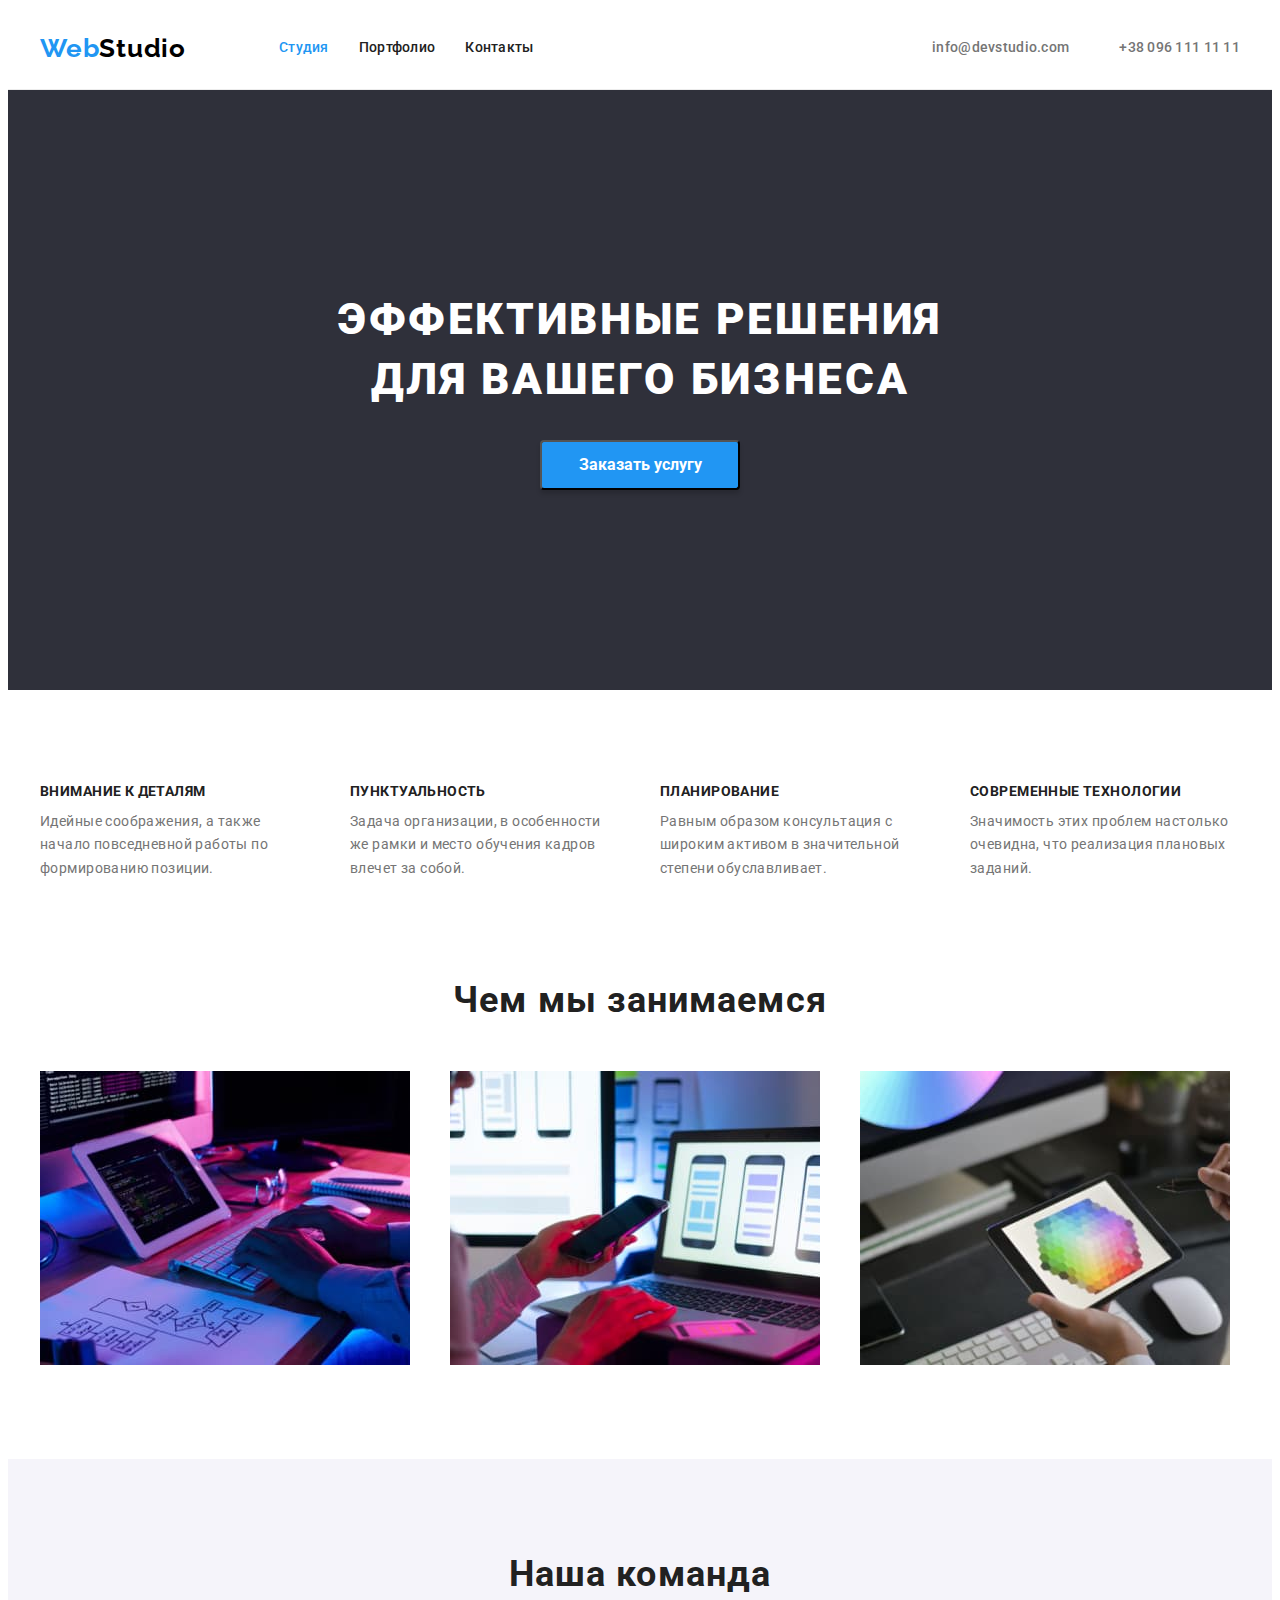
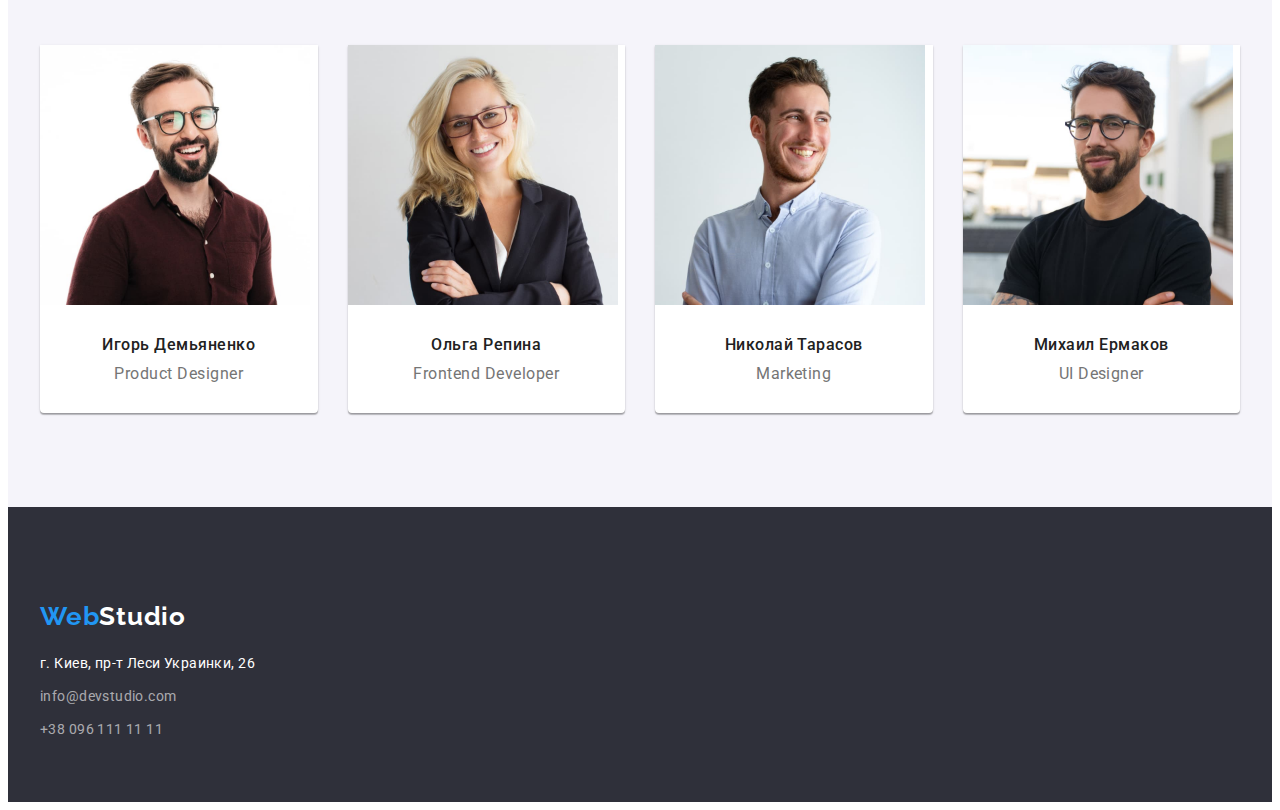
==== index.html @ bea9d2a8 "Clone repository goit-markup-hw-03" ====
<!DOCTYPE html>
<html lang="ru">
	<head>
		<meta charset="UTF-8" />
		<meta http-equiv="X-UA-Compatible" content="IE=edge" />
		<meta name="viewport" content="width=device-width, initial-scale=1.0" />
		<title lang="en">WebStudio</title>
		<link rel="preconnect" href="https://fonts.googleapis.com" />
		<link rel="preconnect" href="https://fonts.gstatic.com" crossorigin />
		<link
			href="https://fonts.googleapis.com/css2?family=Raleway:wght@700&family=Roboto:wght@400;500;700;900&display=swap"
			rel="stylesheet"
		/>
		<link
			rel="stylesheet"
			href="https://cdnjs.cloudflare.com/ajax/libs/modern-normalize/1.1.0/modern-normalize.min.css"
			integrity="sha512-wpPYUAdjBVSE4KJnH1VR1HeZfpl1ub8YT/NKx4PuQ5NmX2tKuGu6U/JRp5y+Y8XG2tV+wKQpNHVUX03MfMFn9Q=="
			crossorigin="anonymous"
			referrerpolicy="no-referrer"
		/>
		<link rel="stylesheet" href="./css/styles.css" />
	</head>
	<body>
		<header class="page-header">
			<div class="container">
				<nav class="site-nav">
					<a class="logo-link" href="" lang="en"
					><span class="logo-one">Web</span><span class="logo-two">Studio</span>
				</a>
					<ul class="site-nav-list">
						<li>
							<a href="./index.html" class="curent">Студия</a>
						</li>
						<li>
							<a href="./portfolio.html">Портфолио</a>
						</li>
						<li class="site-nav-contacts"><a href="">Контакты</a></li>
					</ul>
				</nav>
					<ul class="contacts-list">
						<li>
							<a class="contacts-mail" href="mailto:info@devstudio.com"
								>info@devstudio.com</a
							>
						</li>
						<li>
							<a class="contacts-phone" href="tel:+380961111111"
								>+38 096 111 11 11</a
							>
						</li>
					</ul>
			</div>
		</header>
		<main>
			<!--Hero-->
			<section class="studio-hero section">
				<div class="container">
					<h1 class="studio-hero-title">
						Эффективные решения для вашего бизнеса
					</h1>
					<button class="studio-hero-btn" type="button">Заказать услугу</button>
				</div>
			</section>
			<!--Features-->
			<section class="features section">
				<div class="container">
					<h2 class="features-title visually-hidden">Преимущества</h2>
					<ul class="features-list">
						<li class="features-item">
								<h3 class="features-title-second">Внимание к деталям</h3>
							<p class="features-text">
								Идейные соображения, а также начало повседневной работы по
								формированию позиции.
							</p>
						</li>
						<li class="features-item">
								<h3 class="features-title-second">Пунктуальность</h3>
								<p class="features-text">
									Задача организации, в особенности же рамки и место обучения
									кадров влечет за собой.
								</p>
						</li>
						<li class="features-item">
								<h3 class="features-title-second">Планирование</h3>
								<p class="features-text">
									Равным образом консультация с широким активом в значительной
									степени обуславливает.
								</p>
						</li>
						<li class="features-item">
								<h3 class="features-title-second">Современные технологии</h3>
								<p class="features-text">
									Значимость этих проблем настолько очевидна, что реализация
									плановых заданий.
								</p>
						</li>
					</ul>
				</div>
			</section>
			<!--What do we do-->
			<section class="what-do-we-do section">
				<div class="container">
					<h2 class="what-do-we-do-title">Чем мы занимаемся</h2>
					<ul class="what-do-we-do-list">
						<li>
							<img
								src="./images/img-1.jpg"
								alt="Набирает код на клавиатуре"
								width="370"
							/>
						</li>
						<li>
							<img
								src="./images/img-2.jpg"
								alt="Держит в руках мобильный телефон"
								width="370"
							/>
						</li>
						<li>
							<img
								src="./images/img-3.jpg"
								alt="Держит в руках планшет с палитрой"
								width="370"
							/>
						</li>
					</ul>
				</section>
				<!--Our team-->
				<section class="team section">
					<div class="container">
						<h2 class="team-title">Наша команда</h2>
						<ul class="team-list">
							<li class="team-item">
								<img
									src="./images/team-img-1.jpg"
									alt="Улыбающийся мужчина в очках"
									width="270"
								/>
								<div class="team-person-and-role">
									<h3 class="team-person">Игорь Демьяненко</h3>
									<p class="team-role" lang="en">Product Designer</p>
								</div>
								
							</li>
							<li class="team-item">
								<img
									src="./images/team-img-2.jpg"
									alt="Улыбающаяся женщина в очках"
									width="270"
								/>
								<div class="team-person-and-role">
									<h3 class="team-person">Ольга Репина</h3>
									<p class="team-role" lang="en">Frontend Developer</p>
								</div>
							</li>
							<li class="team-item">
								<img
									src="./images/team-img-3.jpg"
									alt="Улыбающийся мужчина"
									width="270"
								/>
								<div class="team-person-and-role">
									<h3 class="team-person">Николай Тарасов</h3>
									<p class="team-role" lang="en">Marketing</p>
								</div>
								
							</li>
							<li class="team-item">
								<img
									src="./images/team-img-4.jpg"
									alt="Мужчина в очках с ухмылкой"
									width="270"
								/>
								<div class="team-person-and-role">
									<h3 class="team-person">Михаил Ермаков</h3>
									<p class="team-role" lang="en">UI Designer</p>
								</div>
							</li>
						</ul>
					</div>
			</section>
		</main>
		<footer>
			<div class="container">
				<a class="logo-link-footer" href="" lang="en"
				><span class="logo-one">Web</span
				><span class="logo-second">Studio</span></a
			>
			<address>
				<ul>
					<li class="footer-address-item">
						<a
							class="physical-address footer-address-link"
							href="https://goo.gl/maps/bM6Af7gsELZ9MnHW7"
							target="_blank"
							rel="nofollow noopener noreferrer"
							>г. Киев, пр-т Леси Украинки, 26
						</a>
					</li>
					<li class="footer-address-item">
						<a class="footer-address-link" href="mailto:info@devstudio.com">info@devstudio.com</a>
					</li>
					<li class="footer-address-item">
						<a class="footer-address-link" href="tel:+380961111111">+38 096 111 11 11</a>
					</li>
				</ul>
			</address>
			</div>
		</footer>
	</body>
</html>
---- css/styles.css ----
/*Основной цвет #212121 */
/*вторичный цвет #757575*/
/*белый #FFFFFF*/
/*черный #000000*/
/*акцент #2196F3*/
/*цвет фона #FFFFFF*/
/*цвет фона 2 #2F303A*/
/*цвет фона 3 #E5E5E5*/
/*цвет фона 4 #F5F4FA*/

:root {
	--primary-color: #212121;
	--secondary-color: #757575;
	--bcg-color-one: #ffffff;
	--bcg-color-two: #2f303a;
	--bcg-color-three: #e5e5e5;
	--bcg-color-four: #f5f4fa;
	--accent-color: #2196f3;
	--btn-secondary-accent-color: #188ce8;
	--logo-black: #000000;
	--address-link-color: rgba(255, 255, 255, 0.6);

	--header-border-color: #ececec;
	--portfolio-border-color: #eeeeee;
}
body {
	font-family: "Roboto", sans-serif;
	background-color: var(--bcg-color-one);
}
h1,
h2,
h3,
h4,
h5,
h6,
p,
ul {
	margin: 0;
	padding: 0;
	border: 0;
	outline: 0;
	font-weight: inherit;
	font-style: inherit;
	font-size: 100%;
	font-family: inherit;
	vertical-align: baseline;
}
a {
	text-decoration: none;
	display: inline-block;
}
ul {
	list-style-type: none;
	margin: 0;
	padding-left: 0;
}
h1,
h2,
h3,
p {
	margin: 0 auto;
}
button {
	cursor: pointer;
}
.container {
	width: 1200px;
	padding-left: 15px;
	padding-right: 15px;
	margin: 0 auto;
}
.section {
	padding-top: 94px;
	padding-bottom: 94px;
}
address {
	font-style: normal;
}
img {
	display: block;
	max-width: 100%;
	height: auto;
}
/*Header*/
header {
	margin: 0;
	border-bottom: 1px solid var(--header-border-color);
}
.page-header .container {
	display: flex;
	align-items: center;
}
/*Visually hidden*/
.visually-hidden {
	position: absolute;
	width: 1px;
	height: 1px;
	margin: -1px;
	border: 0;
	padding: 0;
	white-space: nowrap;
	clip-path: inset(100%);
	clip: rect(0, 0, 0, 0);
	overflow: hidden;
}
/*Logo*/
.logo-link {
	padding: 25px 0;
	margin-right: 93px;
}
.logo-one {
	font-family: "Raleway", sans-serif;
	font-style: normal;
	font-weight: 700;
	font-size: 26px;
	line-height: 1.19;
	letter-spacing: 0.03em;
	color: var(--accent-color);
	display: inline-block;
}
.logo-two {
	font-family: "Raleway", sans-serif;
	font-style: normal;
	font-weight: 700;
	font-size: 26px;
	line-height: 1.19;
	letter-spacing: 0.03em;
	color: var(--logo-black);
	display: inline-block;
	margin-bottom: auto;
}
.logo-second {
	font-family: "Raleway", sans-serif;
	font-style: normal;
	font-weight: 700;
	font-size: 26px;
	line-height: 1.19;
	letter-spacing: 0.03em;
	color: var(--bcg-color-one);
}
.logo-link-footer {
	margin-bottom: 20px;
}
/*Site-nav*/
*.site-nav {
	display: flex;
}
.site-nav-list {
	display: flex;
	gap: 30px;
}
.contacts-list {
	display: flex;
	gap: 50px;
	margin-left: auto;
}
.site-nav-list a {
	font-style: normal;
	font-weight: 500;
	font-size: 14px;
	line-height: 1.14;
	letter-spacing: 0.02em;
	color: var(--primary-color);
	padding: 32px 0;
}
.site-nav-list a:hover,
.site-nav-list a:focus {
	color: var(--accent-color);
}
.site-nav-list .curent {
	color: var(--accent-color);
}
/*Contacts*/
.contacts-mail,
.contacts-phone {
	padding: 32px 0;
	margin-left: auto;
	margin-right: auto;

	font-weight: 500;
	font-size: 14px;
	line-height: 1.14;
	letter-spacing: 0.02em;

	color: var(--secondary-color);
}
.contacts-mail:hover,
.contacts-mail:focus {
	color: var(--accent-color);
}
.contacts-phone:hover,
.contacts-phone:focus {
	color: var(--accent-color);
}
/*Studio Hero*/
.studio-hero {
	padding-top: 200px;
	padding-bottom: 200px;

	background-color: var(--bcg-color-two);
}
.studio-hero-title {
	font-style: normal;
	font-weight: 900;
	font-size: 44px;
	line-height: 1.36;
	text-align: center;
	letter-spacing: 0.06em;
	text-transform: uppercase;
	color: var(--bcg-color-one);
	background-color: var(--bcg-color-two);

	width: 696px;
	margin: 0 auto;
	margin-bottom: 30px;
}
.studio-hero-btn {
	font-family: inherit;
	font-style: normal;
	font-weight: 700;
	font-size: 16px;
	line-height: 1.875;
	color: var(--bcg-color-one);
	background-color: var(--accent-color);
	box-shadow: 0px 4px 4px rgba(0, 0, 0, 0.15);
	border-radius: 4px;

	display: block;
	width: 200px;
	height: 50px;
	margin-right: auto;
	margin-left: auto;
	padding: 0;
}
.studio-hero-btn:hover,
.studio-hero-btn:focus {
	font-family: inherit;
	background-color: var(--btn-secondary-accent-color);
}
/*Features*/
.features {
	text-align: center;
	padding-bottom: 0;
}
.features-list {
	display: flex;
	gap: 30px;
	justify-content: space-between;
}
.features-item {
	width: 270px;
	height: 101px;
}
.features-text {
	font-size: 14px;
	line-height: 1.71;
	letter-spacing: 0.03em;
	color: var(--secondary-color);
	text-align: left;

	padding: 0;
}
.features-title-second {
	font-style: normal;
	font-weight: 700;
	font-size: 14px;
	line-height: 1.14;
	letter-spacing: 0.03em;
	text-transform: uppercase;
	color: var(--primary-color);
	margin-bottom: 10px;
	text-align: left;
}
/*What do we do*/
.what-do-we-do {
	text-align: center;
	padding-bottom: 94px;
}
.what-do-we-do-title {
	font-style: normal;
	font-weight: 700;
	font-size: 36px;
	line-height: 1.17;
	letter-spacing: 0.03em;
	color: var(--primary-color);

	margin-bottom: 50px;
}
.what-do-we-do-list li {
	display: block;
	width: calc((100% - 60px) / 3);
}
.what-do-we-do-list {
	display: flex;
	gap: 30px;
}
/*Team*/
.team {
	background-color: var(--bcg-color-four);
	text-align: center;
	padding-bottom: 94px;
}
.team-list {
	display: flex;
	gap: 30px;
}
.team-title {
	font-style: normal;
	font-weight: 700;
	font-size: 36px;
	line-height: 1.17;
	letter-spacing: 0.03em;
	color: var(--primary-color);

	margin-bottom: 50px;
}
.team-item {
	background-color: var(--bcg-color-one);

	box-shadow: 0px 1px 3px rgba(0, 0, 0, 0.12), 0px 1px 1px rgba(0, 0, 0, 0.14),
		0px 2px 1px rgba(0, 0, 0, 0.2);
	border-radius: 0px 0px 4px 4px;
	width: calc((100% - 90px) / 4);
}
.team-person-and-role {
	padding-top: 30px;
	padding-bottom: 30px;
}
.team-person {
	font-style: normal;
	font-weight: 500;
	font-size: 16px;
	line-height: 1.19;
	text-align: center;
	letter-spacing: 0.03em;
	color: var(--primary-color);
	margin-bottom: 10px;
}
.team-role {
	font-size: 16px;
	line-height: 1.19;
	text-align: center;
	letter-spacing: 0.03em;
	color: var(--secondary-color);
	margin: 0;
}
/*Footer*/
footer {
	margin: 0;
	background-color: var(--bcg-color-two);
	padding-top: 94px;
	padding-bottom: 60px;
}
.physical-address {
	font-style: normal;
	font-weight: 400;
	font-size: 14px;
	line-height: 1.71;
	letter-spacing: 0.03em;
	color: var(--bcg-color-one);
}
address a {
	font-style: normal;
	font-weight: 400;
	font-size: 14px;
	line-height: 1.71;
	letter-spacing: 0.03em;
	color: var(--address-link-color);
}
address a:hover,
address a:focus {
	color: var(--accent-color);
}
.footer-address-item:not(:last-child) {
	margin-bottom: 9px;
}
/*Filter*/
.filter {
	text-align: center;
}
.btn-group {
	display: inline-flex;
	margin-bottom: 50px;
}
.filter-item:not(:last-child) {
	margin-right: 8px;
}
.portfolio-btn {
	font-family: inherit;
	font-style: normal;
	font-weight: 500;
	font-size: 16px;
	line-height: 1.625;
	text-align: center;
	letter-spacing: 0.03em;
	color: var(--primary-color);
	background-color: var(--bcg-color-four);
	padding: 6px 22px;
	border: transparent;
	border-radius: 4px;

	display: flex;
	align-items: center;
	justify-content: center;
}
.portfolio-btn:hover,
.portfolio-btn:focus {
	color: var(--bcg-color-one);
	background-color: var(--accent-color);
}
.portfolio-hero-title {
	font-style: normal;
	font-weight: 700;
	font-size: 18px;
	line-height: 2;
	letter-spacing: 0.06em;
	color: var(--primary-color);
	margin-bottom: 4px;
}
.portfolio-hero-text {
	font-size: 16px;
	line-height: 1.875;
	letter-spacing: 0.03em;
	color: var(--secondary-color);
	margin: 0;
}
.portfolio-hero-items {
	display: flex;
	flex-wrap: wrap;
	gap: 25px;
	align-items: center;
}
.portfolio-hero-items li {
	text-align: left;
	width: calc((100% - 50px) / 3);
}
.portfolio-hero-title-and-text {
	padding: 20px 24px;
	border: 1px solid var(--portfolio-border-color);
	border-top: none;
}
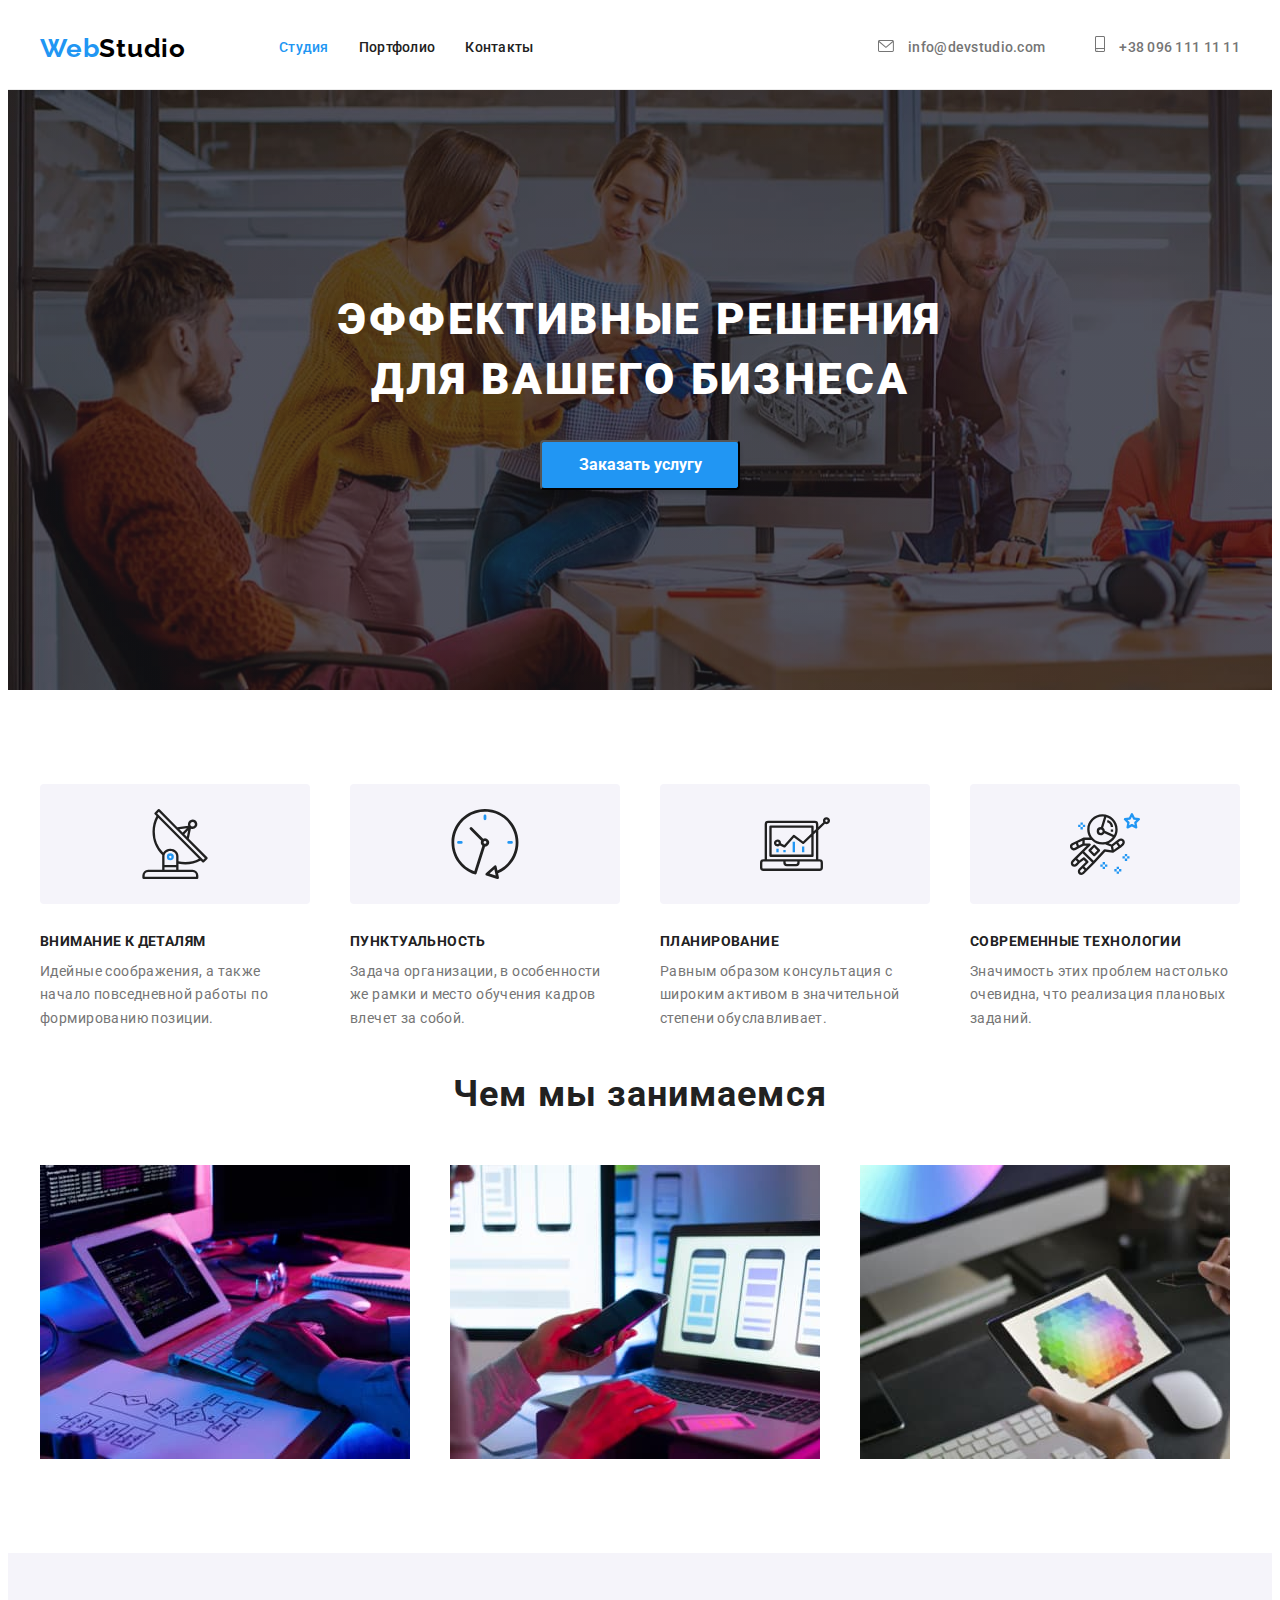
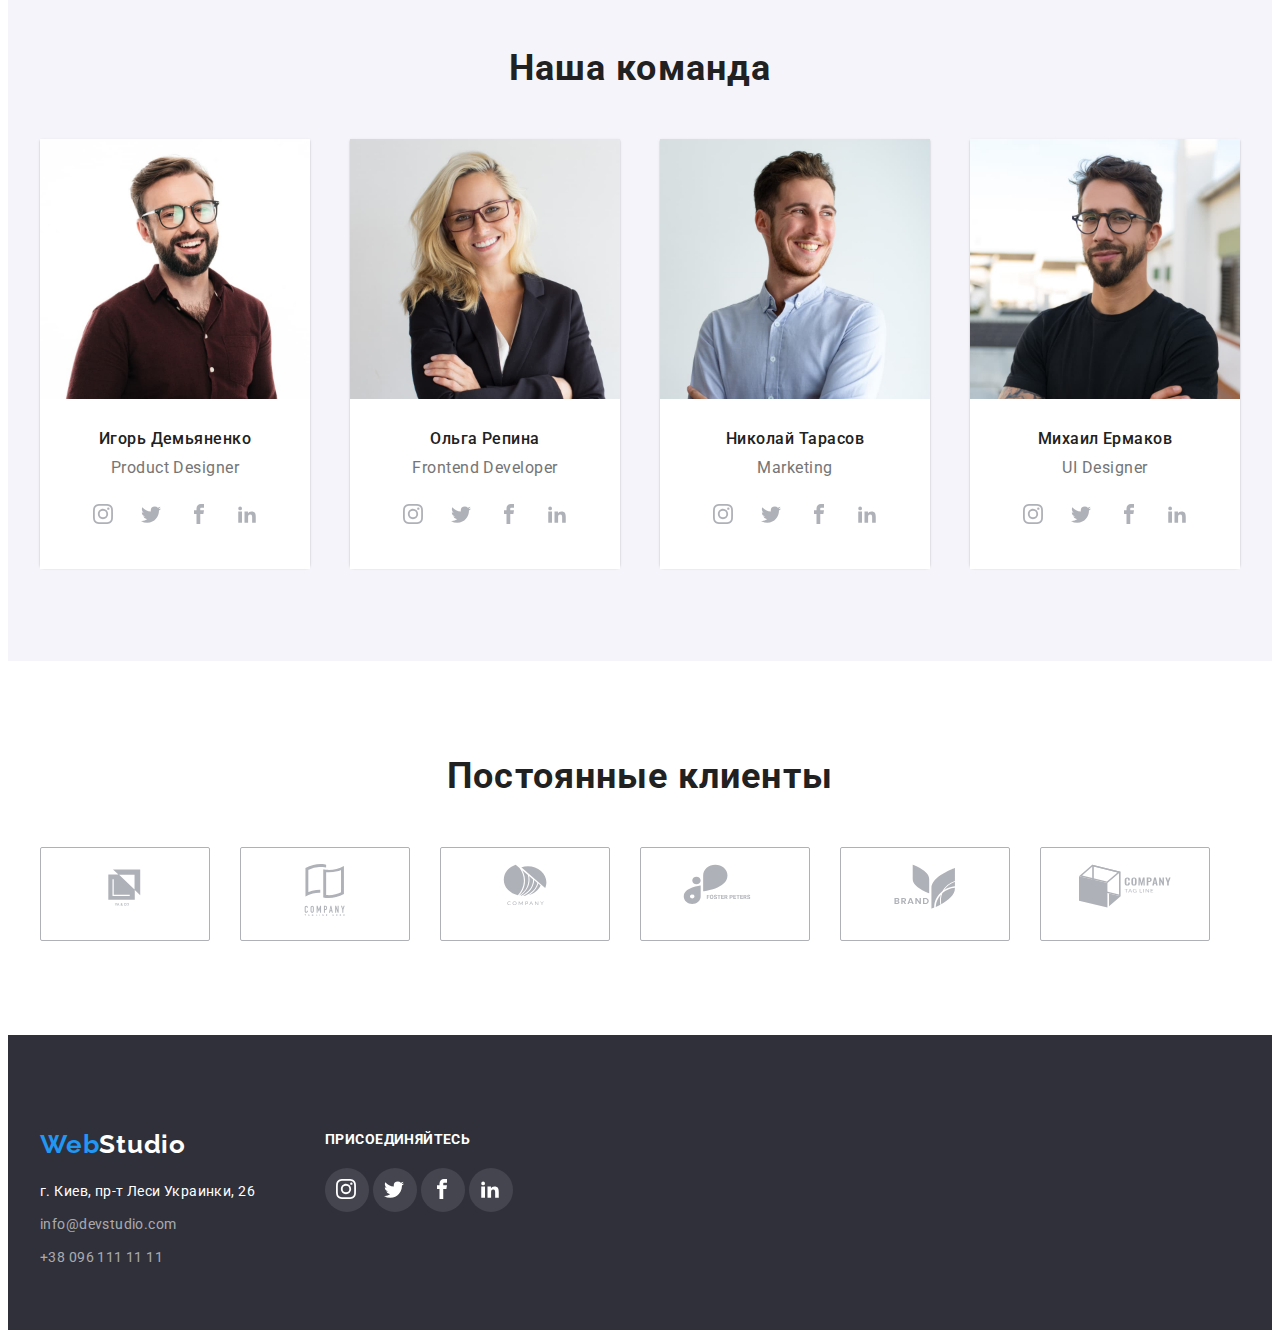
==== commit 14c5a24f: "Global update for rep" ====
--- a/index.html
+++ b/index.html
@@ -25,8 +25,9 @@
 			<div class="container">
 				<nav class="site-nav">
 					<a class="logo-link" href="" lang="en"
-					><span class="logo-one">Web</span><span class="logo-two">Studio</span>
-				</a>
+						><span class="logo-one">Web</span
+						><span class="logo-two">Studio</span>
+					</a>
 					<ul class="site-nav-list">
 						<li>
 							<a href="./index.html" class="curent">Студия</a>
@@ -37,18 +38,23 @@
 						<li class="site-nav-contacts"><a href="">Контакты</a></li>
 					</ul>
 				</nav>
-					<ul class="contacts-list">
-						<li>
-							<a class="contacts-mail" href="mailto:info@devstudio.com"
-								>info@devstudio.com</a
-							>
-						</li>
-						<li>
-							<a class="contacts-phone" href="tel:+380961111111"
-								>+38 096 111 11 11</a
-							>
-						</li>
-					</ul>
+				<ul class="contacts-list">
+					<li>
+						<svg width="16" height="12" class="envelope">
+							<use href="./images/icons.svg#icon-envelope"></use>
+						</svg>
+						<a class="contacts-mail" href="mailto:info@devstudio.com">
+							info@devstudio.com</a
+						>
+					</li>
+					<li> <svg width="10" height="16" class="smartphone">
+						<use href="./images/icons.svg#icon-smartphone"></use>						</use>
+					</svg>
+						<a class="contacts-phone" href="tel:+380961111111"
+							>+38 096 111 11 11</a
+						>
+					</li>
+				</ul>
 			</div>
 		</header>
 		<main>
@@ -66,34 +72,62 @@
 				<div class="container">
 					<h2 class="features-title visually-hidden">Преимущества</h2>
 					<ul class="features-list">
-						<li class="features-item">
+						<div class="feature-one">
+							<li class="features-item">
+								<div class="features-bcg">
+									<svg width="70" height="70" class="anthena">
+										<use href="./images/icons.svg#icon-anthena"></use>
+									</svg>
+								</div>
 								<h3 class="features-title-second">Внимание к деталям</h3>
-							<p class="features-text">
-								Идейные соображения, а также начало повседневной работы по
-								формированию позиции.
-							</p>
-						</li>
-						<li class="features-item">
+								<p class="features-text">
+									Идейные соображения, а также начало повседневной работы по
+									формированию позиции.
+								</p>
+							</li>
+						</div>
+						<div class="feature-two">
+							<li class="features-item">
+								<div class="features-bcg">
+									<svg width="70" height="70" class="clock">
+										<use href="./images/icons.svg#icon-clock"></use>
+									</svg>
+								</div>
 								<h3 class="features-title-second">Пунктуальность</h3>
 								<p class="features-text">
 									Задача организации, в особенности же рамки и место обучения
 									кадров влечет за собой.
 								</p>
-						</li>
-						<li class="features-item">
+							</li>
+						</div>
+						<div class="feature-three">
+							<li class="features-item">
+								<div class="features-bcg">
+									<svg width="70" height="70" class="diagram">
+										<use href="./images/icons.svg#icon-diagram"></use>
+									</svg>
+								</div>
 								<h3 class="features-title-second">Планирование</h3>
 								<p class="features-text">
 									Равным образом консультация с широким активом в значительной
 									степени обуславливает.
 								</p>
-						</li>
-						<li class="features-item">
+							</li>
+						</div>
+						<div class="feature-four">
+							<li class="features-item">
+								<div class="features-bcg">
+									<svg width="70" height="70" class="astronaut">
+										<use href="./images/icons.svg#icon-astronaut"></use>
+									</svg>
+								</div>
 								<h3 class="features-title-second">Современные технологии</h3>
 								<p class="features-text">
 									Значимость этих проблем настолько очевидна, что реализация
 									плановых заданий.
 								</p>
-						</li>
+							</li>
+						</div>
 					</ul>
 				</div>
 			</section>
@@ -124,87 +158,264 @@
 							/>
 						</li>
 					</ul>
-				</section>
-				<!--Our team-->
-				<section class="team section">
-					<div class="container">
-						<h2 class="team-title">Наша команда</h2>
+				</div>
+			</section>
+			<!--Our team-->
+			<section class="team section">
+				<div class="container">
+					<h2 class="team-title">Наша команда</h2>
+					<div id="team-cards">
 						<ul class="team-list">
-							<li class="team-item">
-								<img
-									src="./images/team-img-1.jpg"
-									alt="Улыбающийся мужчина в очках"
-									width="270"
-								/>
-								<div class="team-person-and-role">
-									<h3 class="team-person">Игорь Демьяненко</h3>
-									<p class="team-role" lang="en">Product Designer</p>
-								</div>
-								
-							</li>
-							<li class="team-item">
-								<img
-									src="./images/team-img-2.jpg"
-									alt="Улыбающаяся женщина в очках"
-									width="270"
-								/>
-								<div class="team-person-and-role">
-									<h3 class="team-person">Ольга Репина</h3>
-									<p class="team-role" lang="en">Frontend Developer</p>
-								</div>
-							</li>
-							<li class="team-item">
-								<img
-									src="./images/team-img-3.jpg"
-									alt="Улыбающийся мужчина"
-									width="270"
-								/>
-								<div class="team-person-and-role">
-									<h3 class="team-person">Николай Тарасов</h3>
-									<p class="team-role" lang="en">Marketing</p>
-								</div>
-								
-							</li>
-							<li class="team-item">
-								<img
-									src="./images/team-img-4.jpg"
-									alt="Мужчина в очках с ухмылкой"
-									width="270"
-								/>
-								<div class="team-person-and-role">
-									<h3 class="team-person">Михаил Ермаков</h3>
-									<p class="team-role" lang="en">UI Designer</p>
-								</div>
-							</li>
+							<div class="team-card-one">
+								<li class="team-item">
+									<img
+										src="./images/team-img-1.jpg"
+										alt="Улыбающийся мужчина в очках"
+										width="270"
+									/>
+									<div class="team-person-and-role">
+										<h3 class="team-person">Игорь Демьяненко</h3>
+										<p class="team-role" lang="en">Product Designer</p>
+									</div>
+									<div class="social-media-line">
+										<a href="" class="instagram-link">
+											<svg width="20" height="20" class="instagram">
+												<use href="./images/icons.svg#icon-instagram"></use>
+											</svg>
+										</a>
+										<a href="" class="twitter-link">
+											<svg width="20" height="20" class="twitter">
+												<use href="./images/icons.svg#icon-twitter"></use>
+											</svg>
+										</a>
+										<a href="" class="facebook-link">
+											<svg width="20" height="20" class="facebook">
+												<use href="./images/icons.svg#icon-facebook"></use>
+											</svg>
+										</a>
+										<a href="" class="linkedin-link">
+											<svg width="20" height="20" class="linkedin">
+												<use href="./images/icons.svg#icon-linkedin2"></use>
+											</svg>
+										</a>
+									</div>
+								</li>
+							</div>
+							<div class="team-card-two">
+								<li class="team-item">
+									<img
+										src="./images/team-img-2.jpg"
+										alt="Улыбающаяся женщина в очках"
+										width="270"
+									/>
+									<div class="team-person-and-role">
+										<h3 class="team-person">Ольга Репина</h3>
+										<p class="team-role" lang="en">Frontend Developer</p>
+									</div>
+									<div class="social-media-line">
+										<a href="" class="instagram-link">
+											<svg width="20" height="20" class="instagram">
+												<use href="./images/icons.svg#icon-instagram"></use>
+											</svg>
+										</a>
+										<a href="" class="twitter-link">
+											<svg width="20" height="20" class="twitter">
+												<use href="./images/icons.svg#icon-twitter"></use>
+											</svg>
+										</a>
+										<a href="" class="facebook-link">
+											<svg width="20" height="20" class="facebook">
+												<use href="./images/icons.svg#icon-facebook"></use>
+											</svg>
+										</a>
+										<a href="" class="linkedin-link">
+											<svg width="20" height="20" class="linkedin">
+												<use href="./images/icons.svg#icon-linkedin2"></use>
+											</svg>
+										</a>
+									</div>
+								</li>
+							</div>
+							<div class="team-card-three">
+								<li class="team-item">
+									<img
+										src="./images/team-img-3.jpg"
+										alt="Улыбающийся мужчина"
+										width="270"
+									/>
+									<div class="team-person-and-role">
+										<h3 class="team-person">Николай Тарасов</h3>
+										<p class="team-role" lang="en">Marketing</p>
+									</div>
+									<div class="social-media-line">
+										<a href="" class="instagram-link">
+											<svg width="20" height="20" class="instagram">
+												<use href="./images/icons.svg#icon-instagram"></use>
+											</svg>
+										</a>
+										<a href="" class="twitter-link">
+											<svg width="20" height="20" class="twitter">
+												<use href="./images/icons.svg#icon-twitter"></use>
+											</svg>
+										</a>
+										<a href="" class="facebook-link">
+											<svg width="20" height="20" class="facebook">
+												<use href="./images/icons.svg#icon-facebook"></use>
+											</svg>
+										</a>
+										<a href="" class="linkedin-link">
+											<svg width="20" height="20" class="linkedin">
+												<use href="./images/icons.svg#icon-linkedin2"></use>
+											</svg>
+										</a>
+									</div>
+								</li>
+							</div>
+							<div class="team-card-four">
+								<li class="team-item">
+									<img
+										src="./images/team-img-4.jpg"
+										alt="Мужчина в очках с ухмылкой"
+										width="270"
+									/>
+									<div class="team-person-and-role">
+										<h3 class="team-person">Михаил Ермаков</h3>
+										<p class="team-role" lang="en">UI Designer</p>
+									</div>
+									<div class="social-media-line">
+										<a href="" class="instagram-link">
+											<svg width="20" height="20" class="instagram">
+												<use href="./images/icons.svg#icon-instagram"></use>
+											</svg>
+										</a>
+										<a href="" class="twitter-link">
+											<svg width="20" height="20" class="twitter">
+												<use href="./images/icons.svg#icon-twitter"></use>
+											</svg>
+										</a>
+										<a href="" class="facebook-link">
+											<svg width="20" height="20" class="facebook">
+												<use href="./images/icons.svg#icon-facebook"></use>
+											</svg>
+										</a>
+										<a href="" class="linkedin-link">
+											<svg width="20" height="20" class="linkedin">
+												<use href="./images/icons.svg#icon-linkedin2"></use>
+											</svg>
+										</a>
+									</div>
+								</li>
+							</div>
 						</ul>
 					</div>
+				</div>
+			</section>
+			<section class="regular-customers section">
+				<div class="container">
+					<h2 class="regular-customers-title">Постоянные клиенты</h2>
+					<div class="regular-customers-block">
+						<a href="" class="yasco-link">
+							<div class="logo-companies-block">
+								<svg width="41" height="46.7" class="yasco">
+									<use href="./images/icons.svg#icon-yasco"></use>
+								</svg>
+							</div>
+						</a>
+						<a class="group-link" href="">
+							<div class="logo-companies-block">
+								<svg width="40" height="52" class="group">
+									<use href="./images/icons.svg#icon-group"></use>
+								</svg>
+							</div>
+						</a>
+						<a class="group11-link" href="">
+							<div class="logo-companies-block">
+								<svg width="43.46" height="41.18" class="group11">
+									<use href="./images/icons.svg#icon-group11"></use>
+								</svg>
+							</div>
+						</a>
+						<a class="foster-peters-link" href="">
+							<div class="logo-companies-block">
+								<svg width="84.44" height="40.62" class="foster-peters">
+									<use href="./images/icons.svg#icon-foster-peters"></use>
+								</svg>
+							</div>
+						</a>
+						<a class="group3-link" href="">
+							<div class="logo-companies-block">
+								<svg width="62.54" height="45.43" class="group3">
+									<use href="./images/icons.svg#icon-group3"></use>
+								</svg>
+							</div>
+						</a>
+						<a class="group4-link" href="">
+							<div class="logo-companies-block">
+								<svg width="93.79" height="43.93" class="group4">
+									<use href="./images/icons.svg#icon-group4"></use>
+								</svg>
+							</div>
+						</a>
+					</div>
+				</div>
 			</section>
 		</main>
-		<footer>
+		<footer class="page-footer">
 			<div class="container">
-				<a class="logo-link-footer" href="" lang="en"
-				><span class="logo-one">Web</span
-				><span class="logo-second">Studio</span></a
-			>
-			<address>
-				<ul>
-					<li class="footer-address-item">
-						<a
-							class="physical-address footer-address-link"
-							href="https://goo.gl/maps/bM6Af7gsELZ9MnHW7"
-							target="_blank"
-							rel="nofollow noopener noreferrer"
-							>г. Киев, пр-т Леси Украинки, 26
-						</a>
-					</li>
-					<li class="footer-address-item">
-						<a class="footer-address-link" href="mailto:info@devstudio.com">info@devstudio.com</a>
-					</li>
-					<li class="footer-address-item">
-						<a class="footer-address-link" href="tel:+380961111111">+38 096 111 11 11</a>
-					</li>
-				</ul>
-			</address>
+				<div class="logo-and-address">
+					<a class="logo-link-footer" href="" lang="en"
+					><span class="logo-one">Web</span
+					><span class="logo-second">Studio</span></a
+				>
+				<address>
+					<ul>
+						<li class="footer-address-item">
+							<a
+								class="physical-address footer-address-link"
+								href="https://goo.gl/maps/bM6Af7gsELZ9MnHW7"
+								target="_blank"
+								rel="nofollow noopener noreferrer"
+								>г. Киев, пр-т Леси Украинки, 26
+							</a>
+						</li>
+						<li class="footer-address-item">
+							<a class="footer-address-link" href="mailto:info@devstudio.com"
+								>info@devstudio.com</a
+							>
+						</li>
+						<li class="footer-address-item">
+							<a class="footer-address-link" href="tel:+380961111111"
+								>+38 096 111 11 11</a
+							>
+						</li>
+					</ul>
+				</address>
+				</div>
+				<div class="join-block">
+					<span class="join-line">Присоединяйтесь</span>
+					<div class="social-media-line2">
+						<a href="" class="instagram-link2">
+							<svg width="20" height="20" class="instagram2">
+								<use href="./images/icons.svg#icon-instagram"></use>
+							</svg>
+						</a>
+						<a href="" class="twitter-link2">
+							<svg width="20" height="20" class="twitter2">
+								<use href="./images/icons.svg#icon-twitter"></use>
+							</svg>
+						</a>
+						<a href="" class="facebook-link2">
+							<svg width="20" height="20" class="facebook2">
+								<use href="./images/icons.svg#icon-facebook"></use>
+							</svg>
+						</a>
+						<a href="" class="linkedin-link2">
+							<svg width="20" height="20" class="linkedin2">
+								<use href="./images/icons.svg#icon-linkedin2"></use>
+							</svg>
+						</a>
+					</div>
+				</div>
 			</div>
 		</footer>
 	</body>
--- a/css/styles.css
+++ b/css/styles.css
@@ -116,7 +116,6 @@
 	line-height: 1.19;
 	letter-spacing: 0.03em;
 	color: var(--accent-color);
-	display: inline-block;
 }
 .logo-two {
 	font-family: "Raleway", sans-serif;
@@ -192,12 +191,37 @@
 .contacts-phone:focus {
 	color: var(--accent-color);
 }
+.envelope {
+	display: inline-block;
+	margin-right: 10px;
+	fill: var(--secondary-color);
+}
+.envelope:hover,
+.envelope:focus {
+	fill: var(--accent-color);
+}
+.smartphone {
+	margin-right: 10px;
+	fill: var(--secondary-color);
+}
+.smartphone:hover,
+.smartphone:focus {
+	fill: var(--accent-color);
+}
 /*Studio Hero*/
 .studio-hero {
 	padding-top: 200px;
 	padding-bottom: 200px;
-
-	background-color: var(--bcg-color-two);
+	max-width: 1600px;
+	background-color: rgba(47, 48, 58, 0.4);
+	background-image: linear-gradient(
+			0deg,
+			rgba(0, 0, 0, 0.2),
+			rgba(0, 0, 0, 0.2)
+		),
+		linear-gradient(0deg, rgba(47, 48, 58, 0.4), rgba(47, 48, 58, 0.4)),
+		url(../images/other/bcg-img.jpg);
+	background-size: cover;
 }
 .studio-hero-title {
 	font-style: normal;
@@ -208,7 +232,6 @@
 	letter-spacing: 0.06em;
 	text-transform: uppercase;
 	color: var(--bcg-color-one);
-	background-color: var(--bcg-color-two);
 
 	width: 696px;
 	margin: 0 auto;
@@ -222,7 +245,7 @@
 	line-height: 1.875;
 	color: var(--bcg-color-one);
 	background-color: var(--accent-color);
-	box-shadow: 0px 4px 4px rgba(0, 0, 0, 0.15);
+	box-shadow: 0px 4px 4px 0px #00000026;
 	border-radius: 4px;
 
 	display: block;
@@ -240,7 +263,7 @@
 /*Features*/
 .features {
 	text-align: center;
-	padding-bottom: 0;
+	padding-bottom: 94px;
 }
 .features-list {
 	display: flex;
@@ -271,6 +294,26 @@
 	margin-bottom: 10px;
 	text-align: left;
 }
+.features-bcg {
+	width: 270px;
+	height: 120px;
+	background-color: var(--bcg-color-four);
+	border-radius: 4px;
+	padding: 0;
+	margin-bottom: 30px;
+}
+.anthena {
+	margin: 25px 100px;
+}
+.clock {
+	margin: 25px 100px;
+}
+.diagram {
+	margin: 25px 100px;
+}
+.astronaut {
+	margin: 25px 100px;
+}
 /*What do we do*/
 .what-do-we-do {
 	text-align: center;
@@ -286,8 +329,8 @@
 
 	margin-bottom: 50px;
 }
-.what-do-we-do-list li {
-	display: block;
+.what-do-we-do li {
+	display: inline-block;
 	width: calc((100% - 60px) / 3);
 }
 .what-do-we-do-list {
@@ -302,7 +345,7 @@
 }
 .team-list {
 	display: flex;
-	gap: 30px;
+	justify-content: space-between;
 }
 .team-title {
 	font-style: normal;
@@ -315,16 +358,25 @@
 	margin-bottom: 50px;
 }
 .team-item {
+	width: 270px;
+	height: 368px;
+	margin: auto;
+	display: inline-block;
+	width: 270px;
+	height: 428px;
+
 	background-color: var(--bcg-color-one);
 
-	box-shadow: 0px 1px 3px rgba(0, 0, 0, 0.12), 0px 1px 1px rgba(0, 0, 0, 0.14),
-		0px 2px 1px rgba(0, 0, 0, 0.2);
 	border-radius: 0px 0px 4px 4px;
-	width: calc((100% - 90px) / 4);
+	box-shadow: 0px 2px 1px 0px #00000033, 0px 1px 1px 0px #00000024,
+		0px 1px 3px 0px #0000001f;
+}
+.team-person,
+.team-role {
+	background-color: var(--bcg-color-one);
 }
 .team-person-and-role {
 	padding-top: 30px;
-	padding-bottom: 30px;
 }
 .team-person {
 	font-style: normal;
@@ -344,13 +396,21 @@
 	color: var(--secondary-color);
 	margin: 0;
 }
+.social-media-line {
+	display: block;
+	padding: 16px 32px 30px;
+}
 /*Footer*/
-footer {
-	margin: 0;
+.page-footer {
+	margin: 0px;
 	background-color: var(--bcg-color-two);
 	padding-top: 94px;
 	padding-bottom: 60px;
 }
+.page-footer .container {
+	display: flex;
+	gap: 70px;
+}
 .physical-address {
 	font-style: normal;
 	font-weight: 400;
@@ -373,6 +433,9 @@
 }
 .footer-address-item:not(:last-child) {
 	margin-bottom: 9px;
+}
+.join-line {
+	margin-bottom: 20px;
 }
 /*Filter*/
 .filter {
@@ -405,6 +468,9 @@
 }
 .portfolio-btn:hover,
 .portfolio-btn:focus {
+	box-shadow: 0px 2px 2px 0px #0000001f, 0px 1px 2px 0px #00000014,
+		0px 3px 1px 0px #0000001a;
+
 	color: var(--bcg-color-one);
 	background-color: var(--accent-color);
 }
@@ -439,3 +505,188 @@
 	border: 1px solid var(--portfolio-border-color);
 	border-top: none;
 }
+.portfolio-hero-link:hover,
+.portfolio-hero-link:focus {
+	box-shadow: 1px 4px 6px 0px #00000029, 0px 4px 4px 0px #0000000f,
+		0px 1px 1px 0px #0000001f;
+}
+.logo-two {
+	margin-bottom: auto;
+}
+.contacts-phone {
+	display: inline-block;
+	margin: 0;
+}
+.contacts-mail {
+	display: inline-block;
+}
+.team-role {
+	margin-bottom: 0;
+}
+.social-media-line {
+	background-color: var(--bcg-color-one);
+}
+.instagram-link,
+.twitter-link,
+.facebook-link,
+.linkedin-link {
+	display: inline-block;
+	width: 44px;
+	height: 44px;
+	background: var(--bcg-color-one);
+	border-radius: 50%;
+}
+.instagram,
+.twitter,
+.facebook,
+.linkedin {
+	fill: #afb1b8;
+	margin: 11px;
+}
+.instagram:hover,
+.twitter:hover,
+.facebook:hover,
+.linkedin:hover {
+	fill: var(--bcg-color-one);
+}
+.instagram:focus,
+.twitter:focus,
+.facebook:focus,
+.linkedin:focus {
+	fill: var(--bcg-color-one);
+}
+.instagram-link:hover,
+.twitter-link:hover,
+.facebook-link:hover,
+.linkedin-link:hover {
+	background-color: var(--accent-color);
+}
+.instagram-link:focus,
+.twitter-link:focus,
+.facebook-link:focus,
+.linkedin-link:focus {
+	background-color: var(--accent-color);
+}
+.join-line {
+	font-style: normal;
+	font-weight: 700;
+	font-size: 14px;
+	line-height: 1.14;
+	letter-spacing: 0.03em;
+	text-transform: uppercase;
+
+	color: var(--bcg-color-one);
+}
+/*regular-customers*/
+.regular-customers-title {
+	margin: 0;
+	margin-bottom: 50px;
+
+	font-style: normal;
+	font-weight: 700;
+	font-size: 36px;
+	line-height: 1.17;
+	text-align: center;
+	letter-spacing: 0.03em;
+
+	color: var(--primary-color);
+}
+.yasco-link,
+.group-link,
+.group11-link,
+.foster-peters-link,
+.group3-link,
+.group4-link {
+	display: inline-block;
+	width: 170px;
+	height: 92px;
+	border: 1px solid #afb1b8;
+	border-radius: 2px;
+	margin-right: 30px;
+}
+.yasco,
+.group,
+.group11,
+.foster-peters,
+.group3,
+.group4 {
+	fill: #afb1b8;
+	margin: 7px 33px;
+	position: center;
+}
+.yasco:hover,
+.group:hover,
+.group11:hover,
+.foster-peters:hover,
+.group3:hover,
+.group4:hover {
+	fill: var(--accent-color);
+}
+.yasco-link:hover,
+.group-link:hover,
+.group11-link:hover,
+.foster-peters-link:hover,
+.group3-link:hover,
+.group4-link:hover {
+	border: 1px solid var(--accent-color);
+}
+footer {
+	display: flex;
+}
+.instagram-link2,
+.twitter-link2,
+.facebook-link2,
+.linkedin-link2 {
+	display: inline-block;
+	width: 44px;
+	height: 44px;
+	background: rgba(255, 255, 255, 0.1);
+	border-radius: 50%;
+}
+.instagram2,
+.twitter2,
+.facebook2,
+.linkedin2 {
+	fill: var(--bcg-color-one);
+	margin: 11px;
+}
+.instagram-link2:hover,
+.twitter-link2:hover,
+.facebook-link2:hover,
+.linkedin-link2:hover {
+	background-color: var(--accent-color);
+}
+.instagram-link2:focus,
+.twitter-link2:focus,
+.facebook-link2:focus,
+.linkedin-link2:focus {
+	background-color: var(--accent-color);
+}
+.join-line {
+	margin-bottom: 20px;
+}
+.social-media-line2 {
+	display: block;
+	margin-top: 20px;
+}
+.regular-customers-block {
+	display: flex;
+}
+.logo-companies-block {
+	max-width: 106px;
+	max-height: 60px;
+	margin: 16px 32px;
+}
+.yasco,
+.group,
+.group11,
+.foster-peters,
+.group3,
+.group4 {
+	margin: 0;
+	width: 100%;
+}
+.yasco-link {
+	max-width: 170px;
+	max-height: 92px;
+}
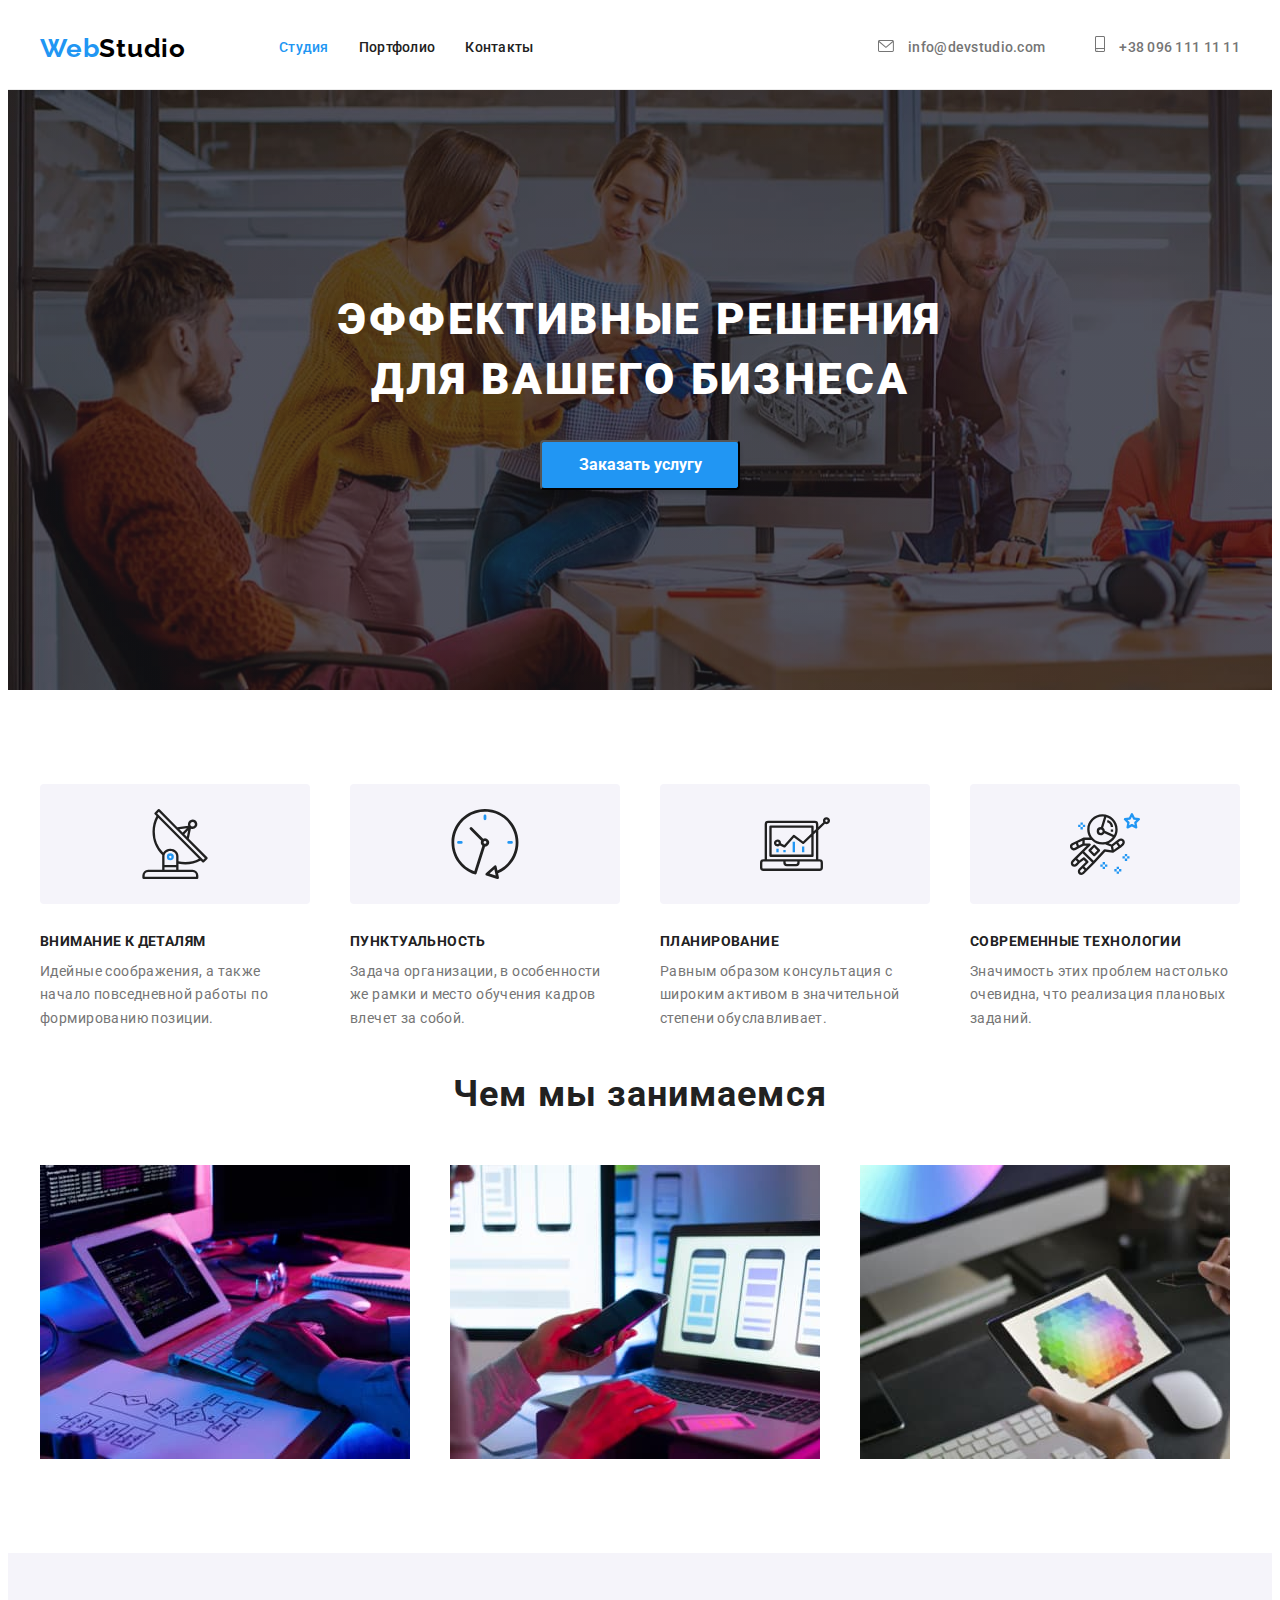
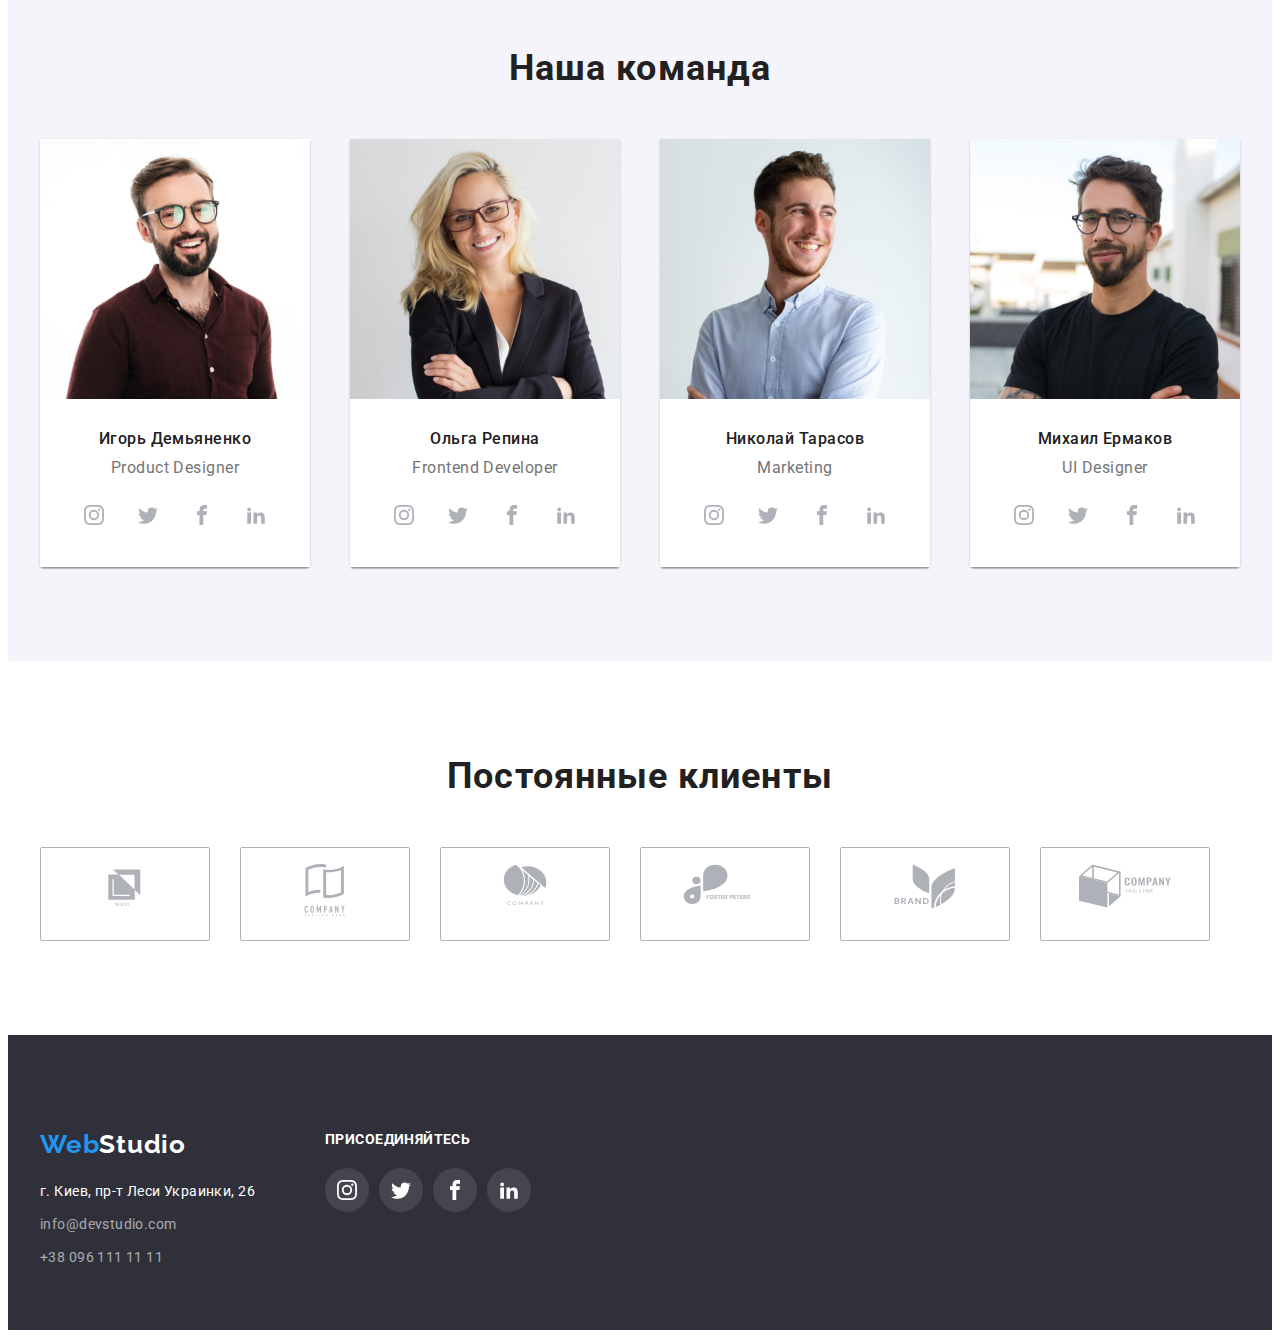
==== commit 76aed55a: "Updated index.html, styles.css" ====
--- a/index.html
+++ b/index.html
@@ -178,26 +178,36 @@
 										<p class="team-role" lang="en">Product Designer</p>
 									</div>
 									<div class="social-media-line">
-										<a href="" class="instagram-link">
-											<svg width="20" height="20" class="instagram">
-												<use href="./images/icons.svg#icon-instagram"></use>
-											</svg>
-										</a>
-										<a href="" class="twitter-link">
-											<svg width="20" height="20" class="twitter">
-												<use href="./images/icons.svg#icon-twitter"></use>
-											</svg>
-										</a>
-										<a href="" class="facebook-link">
-											<svg width="20" height="20" class="facebook">
-												<use href="./images/icons.svg#icon-facebook"></use>
-											</svg>
-										</a>
-										<a href="" class="linkedin-link">
-											<svg width="20" height="20" class="linkedin">
-												<use href="./images/icons.svg#icon-linkedin2"></use>
-											</svg>
-										</a>
+										<ul class="social-media-list">
+											<li class="social-media-item">
+												<a href="" class="instagram-link">
+													<svg width="20" height="20" class="instagram">
+														<use href="./images/icons.svg#icon-instagram"></use>
+													</svg>
+												</a>
+											</li>
+											<li>
+												<a href="" class="twitter-link">
+													<svg width="20" height="20" class="twitter">
+														<use href="./images/icons.svg#icon-twitter"></use>
+													</svg>
+												</a>
+											</li>
+											<li>
+												<a href="" class="facebook-link">
+													<svg width="20" height="20" class="facebook">
+														<use href="./images/icons.svg#icon-facebook"></use>
+													</svg>
+												</a>
+											</li>
+											<li>
+												<a href="" class="linkedin-link">
+													<svg width="20" height="20" class="linkedin">
+														<use href="./images/icons.svg#icon-linkedin2"></use>
+													</svg>
+												</a>
+											</li>
+										</ul>
 									</div>
 								</li>
 							</div>
@@ -213,26 +223,36 @@
 										<p class="team-role" lang="en">Frontend Developer</p>
 									</div>
 									<div class="social-media-line">
-										<a href="" class="instagram-link">
-											<svg width="20" height="20" class="instagram">
-												<use href="./images/icons.svg#icon-instagram"></use>
-											</svg>
-										</a>
-										<a href="" class="twitter-link">
-											<svg width="20" height="20" class="twitter">
-												<use href="./images/icons.svg#icon-twitter"></use>
-											</svg>
-										</a>
-										<a href="" class="facebook-link">
-											<svg width="20" height="20" class="facebook">
-												<use href="./images/icons.svg#icon-facebook"></use>
-											</svg>
-										</a>
-										<a href="" class="linkedin-link">
-											<svg width="20" height="20" class="linkedin">
-												<use href="./images/icons.svg#icon-linkedin2"></use>
-											</svg>
-										</a>
+										<ul class="social-media-list">
+											<li class="social-media-item">
+												<a href="" class="instagram-link">
+													<svg width="20" height="20" class="instagram">
+														<use href="./images/icons.svg#icon-instagram"></use>
+													</svg>
+												</a>
+											</li>
+											<li>
+												<a href="" class="twitter-link">
+													<svg width="20" height="20" class="twitter">
+														<use href="./images/icons.svg#icon-twitter"></use>
+													</svg>
+												</a>
+											</li>
+											<li>
+												<a href="" class="facebook-link">
+													<svg width="20" height="20" class="facebook">
+														<use href="./images/icons.svg#icon-facebook"></use>
+													</svg>
+												</a>
+											</li>
+											<li>
+												<a href="" class="linkedin-link">
+													<svg width="20" height="20" class="linkedin">
+														<use href="./images/icons.svg#icon-linkedin2"></use>
+													</svg>
+												</a>
+											</li>
+										</ul>
 									</div>
 								</li>
 							</div>
@@ -248,26 +268,36 @@
 										<p class="team-role" lang="en">Marketing</p>
 									</div>
 									<div class="social-media-line">
-										<a href="" class="instagram-link">
-											<svg width="20" height="20" class="instagram">
-												<use href="./images/icons.svg#icon-instagram"></use>
-											</svg>
-										</a>
-										<a href="" class="twitter-link">
-											<svg width="20" height="20" class="twitter">
-												<use href="./images/icons.svg#icon-twitter"></use>
-											</svg>
-										</a>
-										<a href="" class="facebook-link">
-											<svg width="20" height="20" class="facebook">
-												<use href="./images/icons.svg#icon-facebook"></use>
-											</svg>
-										</a>
-										<a href="" class="linkedin-link">
-											<svg width="20" height="20" class="linkedin">
-												<use href="./images/icons.svg#icon-linkedin2"></use>
-											</svg>
-										</a>
+										<ul class="social-media-list">
+											<li class="social-media-item">
+												<a href="" class="instagram-link">
+													<svg width="20" height="20" class="instagram">
+														<use href="./images/icons.svg#icon-instagram"></use>
+													</svg>
+												</a>
+											</li>
+											<li>
+												<a href="" class="twitter-link">
+													<svg width="20" height="20" class="twitter">
+														<use href="./images/icons.svg#icon-twitter"></use>
+													</svg>
+												</a>
+											</li>
+											<li>
+												<a href="" class="facebook-link">
+													<svg width="20" height="20" class="facebook">
+														<use href="./images/icons.svg#icon-facebook"></use>
+													</svg>
+												</a>
+											</li>
+											<li>
+												<a href="" class="linkedin-link">
+													<svg width="20" height="20" class="linkedin">
+														<use href="./images/icons.svg#icon-linkedin2"></use>
+													</svg>
+												</a>
+											</li>
+										</ul>
 									</div>
 								</li>
 							</div>
@@ -283,26 +313,36 @@
 										<p class="team-role" lang="en">UI Designer</p>
 									</div>
 									<div class="social-media-line">
-										<a href="" class="instagram-link">
-											<svg width="20" height="20" class="instagram">
-												<use href="./images/icons.svg#icon-instagram"></use>
-											</svg>
-										</a>
-										<a href="" class="twitter-link">
-											<svg width="20" height="20" class="twitter">
-												<use href="./images/icons.svg#icon-twitter"></use>
-											</svg>
-										</a>
-										<a href="" class="facebook-link">
-											<svg width="20" height="20" class="facebook">
-												<use href="./images/icons.svg#icon-facebook"></use>
-											</svg>
-										</a>
-										<a href="" class="linkedin-link">
-											<svg width="20" height="20" class="linkedin">
-												<use href="./images/icons.svg#icon-linkedin2"></use>
-											</svg>
-										</a>
+										<ul class="social-media-list">
+											<li class="social-media-item">
+												<a href="" class="instagram-link">
+													<svg width="20" height="20" class="instagram">
+														<use href="./images/icons.svg#icon-instagram"></use>
+													</svg>
+												</a>
+											</li>
+											<li>
+												<a href="" class="twitter-link">
+													<svg width="20" height="20" class="twitter">
+														<use href="./images/icons.svg#icon-twitter"></use>
+													</svg>
+												</a>
+											</li>
+											<li>
+												<a href="" class="facebook-link">
+													<svg width="20" height="20" class="facebook">
+														<use href="./images/icons.svg#icon-facebook"></use>
+													</svg>
+												</a>
+											</li>
+											<li>
+												<a href="" class="linkedin-link">
+													<svg width="20" height="20" class="linkedin">
+														<use href="./images/icons.svg#icon-linkedin2"></use>
+													</svg>
+												</a>
+											</li>
+										</ul>
 									</div>
 								</li>
 							</div>
@@ -394,26 +434,36 @@
 				<div class="join-block">
 					<span class="join-line">Присоединяйтесь</span>
 					<div class="social-media-line2">
-						<a href="" class="instagram-link2">
-							<svg width="20" height="20" class="instagram2">
-								<use href="./images/icons.svg#icon-instagram"></use>
-							</svg>
-						</a>
-						<a href="" class="twitter-link2">
-							<svg width="20" height="20" class="twitter2">
-								<use href="./images/icons.svg#icon-twitter"></use>
-							</svg>
-						</a>
-						<a href="" class="facebook-link2">
-							<svg width="20" height="20" class="facebook2">
-								<use href="./images/icons.svg#icon-facebook"></use>
-							</svg>
-						</a>
-						<a href="" class="linkedin-link2">
-							<svg width="20" height="20" class="linkedin2">
-								<use href="./images/icons.svg#icon-linkedin2"></use>
-							</svg>
-						</a>
+						<ul class="social-media-list">
+							<li>
+								<a href="" class="instagram-link2">
+									<svg width="20" height="20" class="instagram2">
+										<use href="./images/icons.svg#icon-instagram"></use>
+									</svg>
+								</a>
+							</li>
+							<li>
+								<a href="" class="twitter-link2">
+									<svg width="20" height="20" class="twitter2">
+										<use href="./images/icons.svg#icon-twitter"></use>
+									</svg>
+								</a>
+							</li>
+							<li>
+								<a href="" class="facebook-link2">
+									<svg width="20" height="20" class="facebook2">
+										<use href="./images/icons.svg#icon-facebook"></use>
+									</svg>
+								</a>
+							</li>
+							<li>
+								<a href="" class="linkedin-link2">
+									<svg width="20" height="20" class="linkedin2">
+										<use href="./images/icons.svg#icon-linkedin2"></use>
+									</svg>
+								</a>
+							</li>
+						</ul>
 					</div>
 				</div>
 			</div>
--- a/css/styles.css
+++ b/css/styles.css
@@ -526,6 +526,10 @@
 .social-media-line {
 	background-color: var(--bcg-color-one);
 }
+.social-media-list {
+	display: flex;
+	gap: 10px;
+}
 .instagram-link,
 .twitter-link,
 .facebook-link,
@@ -535,37 +539,24 @@
 	height: 44px;
 	background: var(--bcg-color-one);
 	border-radius: 50%;
-}
-.instagram,
-.twitter,
-.facebook,
-.linkedin {
+	display: flex;
+	align-items: center;
+	justify-content: center;
 	fill: #afb1b8;
-	margin: 11px;
-}
-.instagram:hover,
-.twitter:hover,
-.facebook:hover,
-.linkedin:hover {
-	fill: var(--bcg-color-one);
-}
-.instagram:focus,
-.twitter:focus,
-.facebook:focus,
-.linkedin:focus {
-	fill: var(--bcg-color-one);
 }
 .instagram-link:hover,
 .twitter-link:hover,
 .facebook-link:hover,
 .linkedin-link:hover {
 	background-color: var(--accent-color);
+	fill: var(--bcg-color-one);
 }
 .instagram-link:focus,
 .twitter-link:focus,
 .facebook-link:focus,
 .linkedin-link:focus {
 	background-color: var(--accent-color);
+	fill: var(--bcg-color-one);
 }
 .join-line {
 	font-style: normal;
@@ -642,13 +633,10 @@
 	height: 44px;
 	background: rgba(255, 255, 255, 0.1);
 	border-radius: 50%;
-}
-.instagram2,
-.twitter2,
-.facebook2,
-.linkedin2 {
+	display: flex;
+	align-items: center;
+	justify-content: center;
 	fill: var(--bcg-color-one);
-	margin: 11px;
 }
 .instagram-link2:hover,
 .twitter-link2:hover,
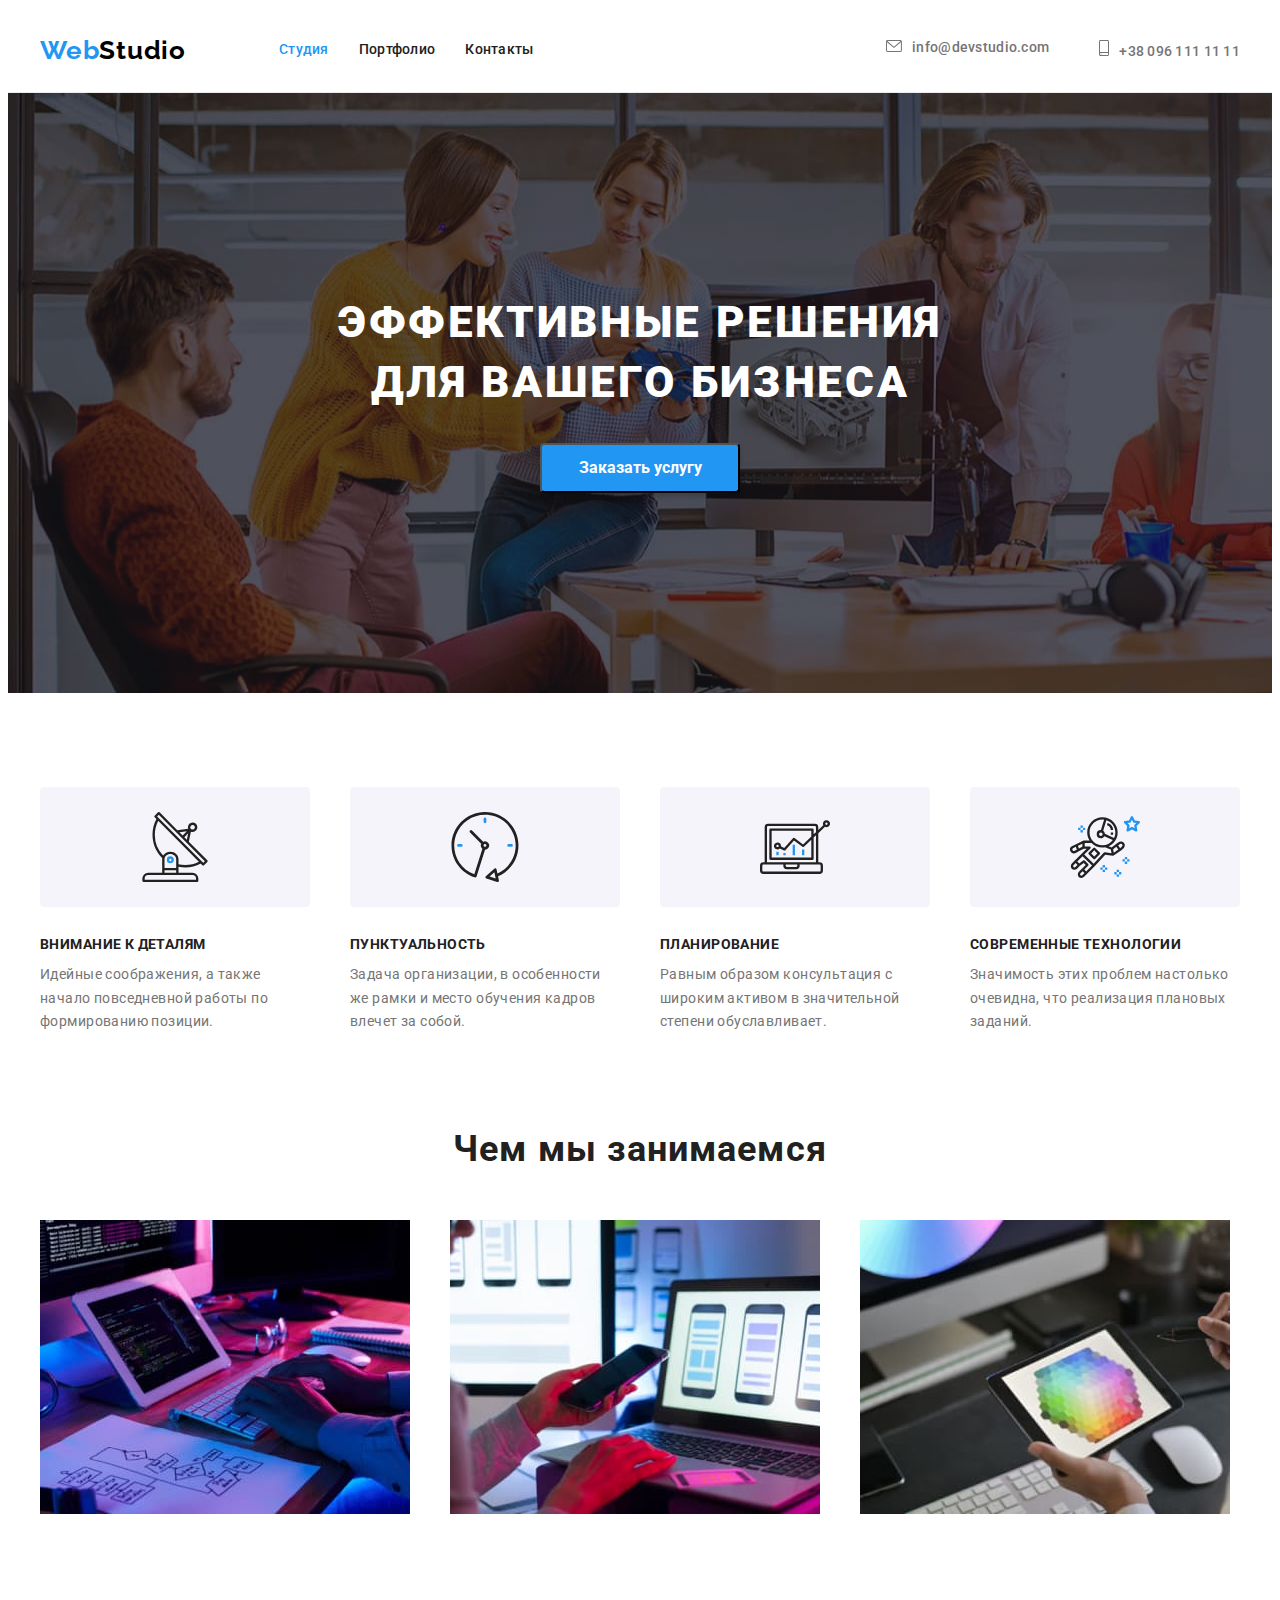
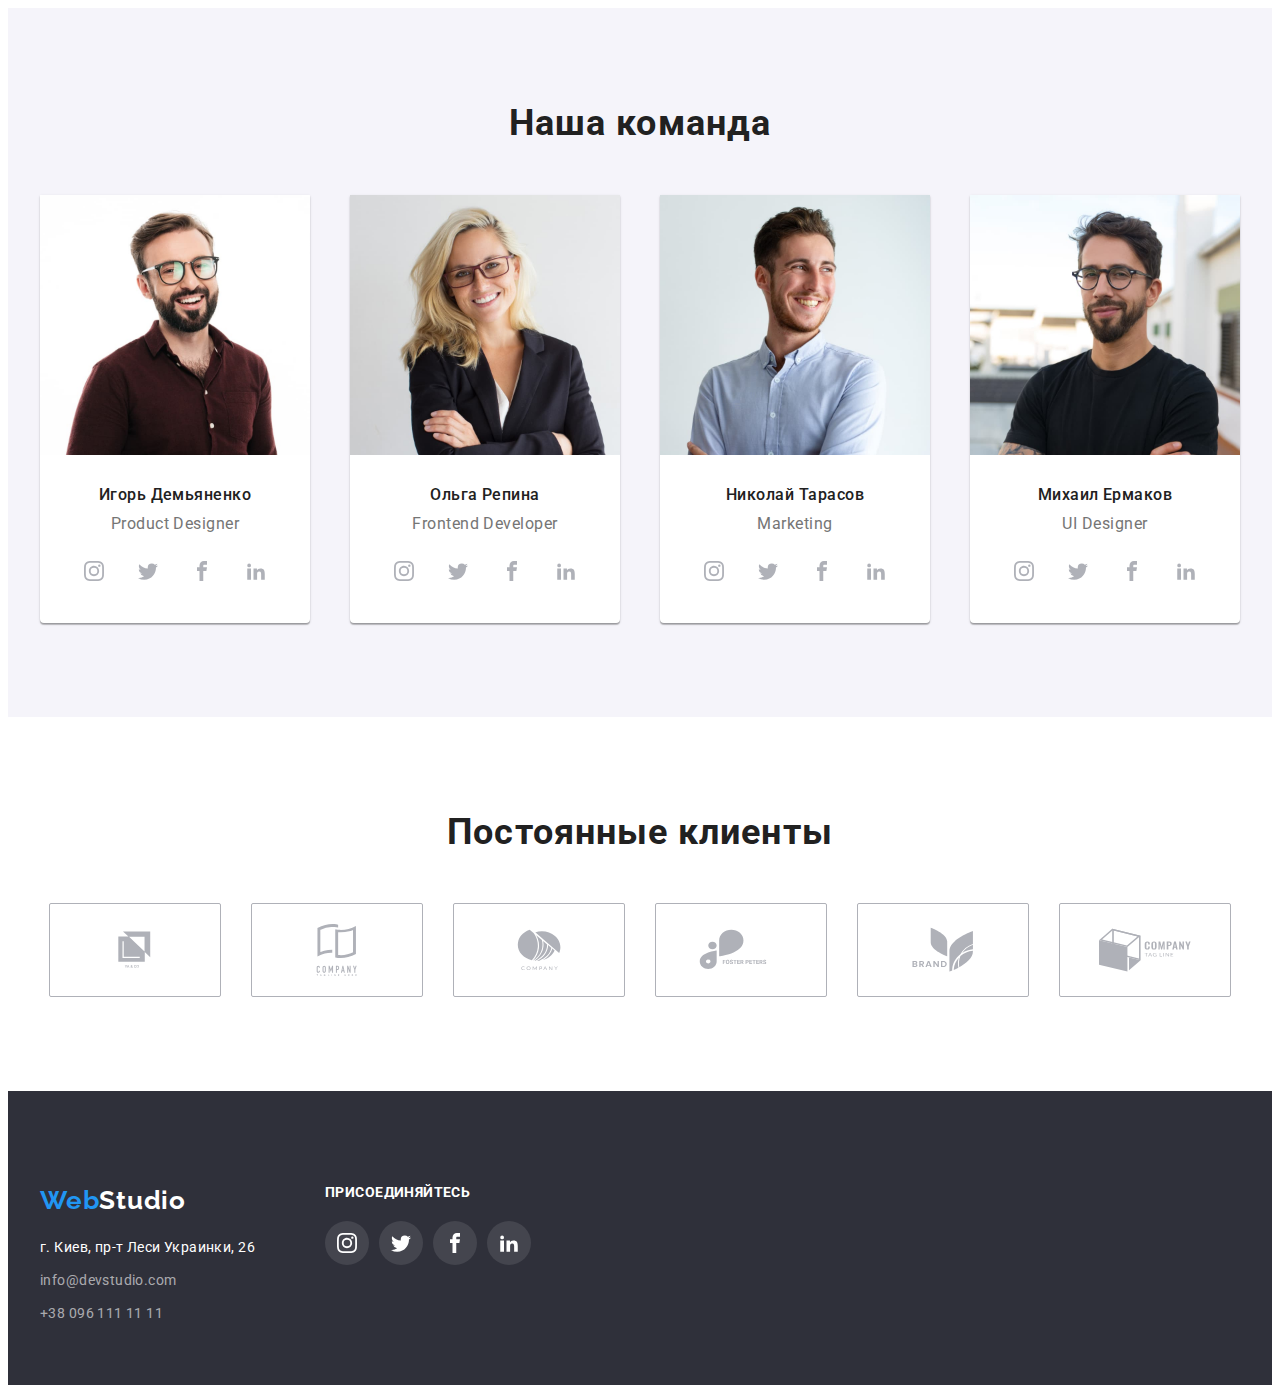
==== commit 095dd608: "Updated styles.css, index.html" ====
--- a/index.html
+++ b/index.html
@@ -40,18 +40,17 @@
 				</nav>
 				<ul class="contacts-list">
 					<li>
-						<svg width="16" height="12" class="envelope">
-							<use href="./images/icons.svg#icon-envelope"></use>
-						</svg>
 						<a class="contacts-mail" href="mailto:info@devstudio.com">
-							info@devstudio.com</a
+							<svg width="16" height="12" class="envelope">
+								<use href="./images/icons.svg#icon-envelope"></use>
+							</svg>info@devstudio.com</a
 						>
 					</li>
-					<li> <svg width="10" height="16" class="smartphone">
-						<use href="./images/icons.svg#icon-smartphone"></use>						</use>
-					</svg>
+					<li> 
 						<a class="contacts-phone" href="tel:+380961111111"
-							>+38 096 111 11 11</a
+							> <svg width="10" height="16" class="smartphone">
+								<use href="./images/icons.svg#icon-smartphone"></use>						</use>
+							</svg>+38 096 111 11 11</a
 						>
 					</li>
 				</ul>
@@ -72,7 +71,6 @@
 				<div class="container">
 					<h2 class="features-title visually-hidden">Преимущества</h2>
 					<ul class="features-list">
-						<div class="feature-one">
 							<li class="features-item">
 								<div class="features-bcg">
 									<svg width="70" height="70" class="anthena">
@@ -85,8 +83,6 @@
 									формированию позиции.
 								</p>
 							</li>
-						</div>
-						<div class="feature-two">
 							<li class="features-item">
 								<div class="features-bcg">
 									<svg width="70" height="70" class="clock">
@@ -99,8 +95,6 @@
 									кадров влечет за собой.
 								</p>
 							</li>
-						</div>
-						<div class="feature-three">
 							<li class="features-item">
 								<div class="features-bcg">
 									<svg width="70" height="70" class="diagram">
@@ -113,8 +107,6 @@
 									степени обуславливает.
 								</p>
 							</li>
-						</div>
-						<div class="feature-four">
 							<li class="features-item">
 								<div class="features-bcg">
 									<svg width="70" height="70" class="astronaut">
@@ -127,12 +119,11 @@
 									плановых заданий.
 								</p>
 							</li>
-						</div>
 					</ul>
 				</div>
 			</section>
 			<!--What do we do-->
-			<section class="what-do-we-do section">
+			<section class="what-do-we-do section" id="no-padding-top">
 				<div class="container">
 					<h2 class="what-do-we-do-title">Чем мы занимаемся</h2>
 					<ul class="what-do-we-do-list">
@@ -176,33 +167,31 @@
 									<div class="team-person-and-role">
 										<h3 class="team-person">Игорь Демьяненко</h3>
 										<p class="team-role" lang="en">Product Designer</p>
-									</div>
-									<div class="social-media-line">
 										<ul class="social-media-list">
 											<li class="social-media-item">
-												<a href="" class="instagram-link">
-													<svg width="20" height="20" class="instagram">
+												<a href="" class="social-media-link--first" aria-label="instagram">
+													<svg width="20" height="20">
 														<use href="./images/icons.svg#icon-instagram"></use>
 													</svg>
 												</a>
 											</li>
-											<li>
-												<a href="" class="twitter-link">
-													<svg width="20" height="20" class="twitter">
+											<li class="social-media-item">
+												<a href="" class=" social-media-link--first" aria-label="twitter">
+													<svg width="20" height="20">
 														<use href="./images/icons.svg#icon-twitter"></use>
 													</svg>
 												</a>
 											</li>
-											<li>
-												<a href="" class="facebook-link">
+											<li class="social-media-item">
+												<a href="" class="social-media-link--first" aria-label="facebook">
 													<svg width="20" height="20" class="facebook">
 														<use href="./images/icons.svg#icon-facebook"></use>
 													</svg>
 												</a>
 											</li>
-											<li>
-												<a href="" class="linkedin-link">
-													<svg width="20" height="20" class="linkedin">
+											<li class="social-media-item">
+												<a href="" class="social-media-link--first" aria-label="linkedin">
+													<svg width="20" height="20">
 														<use href="./images/icons.svg#icon-linkedin2"></use>
 													</svg>
 												</a>
@@ -221,33 +210,31 @@
 									<div class="team-person-and-role">
 										<h3 class="team-person">Ольга Репина</h3>
 										<p class="team-role" lang="en">Frontend Developer</p>
-									</div>
-									<div class="social-media-line">
 										<ul class="social-media-list">
 											<li class="social-media-item">
-												<a href="" class="instagram-link">
-													<svg width="20" height="20" class="instagram">
+												<a href="" class=" social-media-link--first" aria-label="instagram">
+													<svg width="20" height="20">
 														<use href="./images/icons.svg#icon-instagram"></use>
 													</svg>
 												</a>
 											</li>
-											<li>
-												<a href="" class="twitter-link">
+											<li class="social-media-item">
+												<a href="" class="social-media-link--first" aria-label="twitter">
 													<svg width="20" height="20" class="twitter">
 														<use href="./images/icons.svg#icon-twitter"></use>
 													</svg>
 												</a>
 											</li>
-											<li>
-												<a href="" class="facebook-link">
-													<svg width="20" height="20" class="facebook">
+											<li class="social-media-item">
+												<a href="" class="social-media-link--first" aria-label="facebook">
+													<svg width="20" height="20">
 														<use href="./images/icons.svg#icon-facebook"></use>
 													</svg>
 												</a>
 											</li>
-											<li>
-												<a href="" class="linkedin-link">
-													<svg width="20" height="20" class="linkedin">
+											<li class="social-media-item">
+												<a href="" class="social-media-link--first" aria-label="linkedin">
+													<svg width="20" height="20">
 														<use href="./images/icons.svg#icon-linkedin2"></use>
 													</svg>
 												</a>
@@ -266,33 +253,31 @@
 									<div class="team-person-and-role">
 										<h3 class="team-person">Николай Тарасов</h3>
 										<p class="team-role" lang="en">Marketing</p>
-									</div>
-									<div class="social-media-line">
 										<ul class="social-media-list">
 											<li class="social-media-item">
-												<a href="" class="instagram-link">
-													<svg width="20" height="20" class="instagram">
+												<a href="" class="social-media-link--first" aria-label="instagram">
+													<svg width="20" height="20">
 														<use href="./images/icons.svg#icon-instagram"></use>
 													</svg>
 												</a>
 											</li>
-											<li>
-												<a href="" class="twitter-link">
-													<svg width="20" height="20" class="twitter">
+											<li class="social-media-item">
+												<a href="" class="social-media-link--first" aria-label="twitter">
+													<svg width="20" height="20">
 														<use href="./images/icons.svg#icon-twitter"></use>
 													</svg>
 												</a>
 											</li>
-											<li>
-												<a href="" class="facebook-link">
-													<svg width="20" height="20" class="facebook">
+											<li class="social-media-item">
+												<a href="" class="social-media-link--first" aria-label="facebook">
+													<svg width="20" height="20">
 														<use href="./images/icons.svg#icon-facebook"></use>
 													</svg>
 												</a>
 											</li>
-											<li>
-												<a href="" class="linkedin-link">
-													<svg width="20" height="20" class="linkedin">
+											<li class="social-media-item">
+												<a href="" class="social-media-link--first" aria-label="linkedin">
+													<svg width="20" height="20">
 														<use href="./images/icons.svg#icon-linkedin2"></use>
 													</svg>
 												</a>
@@ -311,33 +296,31 @@
 									<div class="team-person-and-role">
 										<h3 class="team-person">Михаил Ермаков</h3>
 										<p class="team-role" lang="en">UI Designer</p>
-									</div>
-									<div class="social-media-line">
 										<ul class="social-media-list">
 											<li class="social-media-item">
-												<a href="" class="instagram-link">
-													<svg width="20" height="20" class="instagram">
+												<a href="" class="social-media-link--first" aria-label="instagram">
+													<svg width="20" height="20">
 														<use href="./images/icons.svg#icon-instagram"></use>
 													</svg>
 												</a>
 											</li>
-											<li>
-												<a href="" class="twitter-link">
-													<svg width="20" height="20" class="twitter">
+											<li class="social-media-item">
+												<a href="" class="social-media-link--first" aria-label="twitter">
+													<svg width="20" height="20">
 														<use href="./images/icons.svg#icon-twitter"></use>
 													</svg>
 												</a>
 											</li>
-											<li>
-												<a href="" class="facebook-link">
-													<svg width="20" height="20" class="facebook">
+											<li class="social-media-item">
+												<a href="" class="social-media-link--first" aria-label="facebook">
+													<svg width="20" height="20">
 														<use href="./images/icons.svg#icon-facebook"></use>
 													</svg>
 												</a>
 											</li>
-											<li>
-												<a href="" class="linkedin-link">
-													<svg width="20" height="20" class="linkedin">
+											<li class="social-media-item">
+												<a href="" class="social-media-link--first" aria-label="linkedin">
+													<svg width="20" height="20" >
 														<use href="./images/icons.svg#icon-linkedin2"></use>
 													</svg>
 												</a>
@@ -350,53 +333,53 @@
 					</div>
 				</div>
 			</section>
-			<section class="regular-customers section">
+			<section class="customers section">
 				<div class="container">
-					<h2 class="regular-customers-title">Постоянные клиенты</h2>
-					<div class="regular-customers-block">
-						<a href="" class="yasco-link">
-							<div class="logo-companies-block">
-								<svg width="41" height="46.7" class="yasco">
-									<use href="./images/icons.svg#icon-yasco"></use>
-								</svg>
-							</div>
-						</a>
-						<a class="group-link" href="">
-							<div class="logo-companies-block">
-								<svg width="40" height="52" class="group">
-									<use href="./images/icons.svg#icon-group"></use>
-								</svg>
-							</div>
-						</a>
-						<a class="group11-link" href="">
-							<div class="logo-companies-block">
-								<svg width="43.46" height="41.18" class="group11">
-									<use href="./images/icons.svg#icon-group11"></use>
-								</svg>
-							</div>
-						</a>
-						<a class="foster-peters-link" href="">
-							<div class="logo-companies-block">
-								<svg width="84.44" height="40.62" class="foster-peters">
-									<use href="./images/icons.svg#icon-foster-peters"></use>
-								</svg>
-							</div>
-						</a>
-						<a class="group3-link" href="">
-							<div class="logo-companies-block">
-								<svg width="62.54" height="45.43" class="group3">
-									<use href="./images/icons.svg#icon-group3"></use>
-								</svg>
-							</div>
-						</a>
-						<a class="group4-link" href="">
-							<div class="logo-companies-block">
-								<svg width="93.79" height="43.93" class="group4">
-									<use href="./images/icons.svg#icon-group4"></use>
-								</svg>
-							</div>
-						</a>
-					</div>
+					<h2 class="customers-title">Постоянные клиенты</h2>
+					<ul class="customers-list">
+						<li class="customers-item">
+							<a href="" class="customers-link">
+									<svg width="41" height="46.7" class="customers-icon yasco">
+										<use href="./images/icons.svg#icon-yasco"></use>
+									</svg>
+							</a>
+						</li>
+						<li class="customers-item">
+							<a class="customers-link" href="">
+									<svg width="40" height="52" class="customers-icon group">
+										<use href="./images/icons.svg#icon-group"></use>
+									</svg>
+							</a>
+						</li>
+						<li class="customers-item">
+							<a class="customers-link" href="">
+									<svg width="43.46" height="41.18" class="customers-icon group11">
+										<use href="./images/icons.svg#icon-group11"></use>
+									</svg>
+							</a>
+						</li>
+						<li class="customers-item">
+							<a class="customers-link" href="">
+									<svg width="84.44" height="40.62" class="customers-icon foster-peters">
+										<use href="./images/icons.svg#icon-foster-peters"></use>
+									</svg>
+							</a>
+						</li>
+						<li class="customers-item">
+							<a class="customers-link" href="">
+									<svg width="62.54" height="45.43" class="customers-icon group3">
+										<use href="./images/icons.svg#icon-group3"></use>
+									</svg>
+							</a>
+						</li>
+						<li class="customers-item">
+							<a class="customers-link" href="">
+									<svg width="93.79" height="43.93" class="customers-icon group4">
+										<use href="./images/icons.svg#icon-group4"></use>
+									</svg>
+							</a>
+						</li>
+					</ul>
 				</div>
 			</section>
 		</main>
@@ -432,39 +415,37 @@
 				</address>
 				</div>
 				<div class="join-block">
-					<span class="join-line">Присоединяйтесь</span>
-					<div class="social-media-line2">
+					<p class="join-line">Присоединяйтесь</p>
 						<ul class="social-media-list">
 							<li>
-								<a href="" class="instagram-link2">
-									<svg width="20" height="20" class="instagram2">
+								<a href="" class="social-media-link--second" aria-label="instagram">
+									<svg width="20" height="20">
 										<use href="./images/icons.svg#icon-instagram"></use>
 									</svg>
 								</a>
 							</li>
 							<li>
-								<a href="" class="twitter-link2">
-									<svg width="20" height="20" class="twitter2">
+								<a href="" class="social-media-link--second" aria-label="twitter">
+									<svg width="20" height="20">
 										<use href="./images/icons.svg#icon-twitter"></use>
 									</svg>
 								</a>
 							</li>
 							<li>
-								<a href="" class="facebook-link2">
-									<svg width="20" height="20" class="facebook2">
+								<a href="" class="social-media-link--second" aria-label="facebook">
+									<svg width="20" height="20">
 										<use href="./images/icons.svg#icon-facebook"></use>
 									</svg>
 								</a>
 							</li>
 							<li>
-								<a href="" class="linkedin-link2">
-									<svg width="20" height="20" class="linkedin2">
+								<a href="" class="social-media-link--second" aria-label="linkedin">
+									<svg width="20" height="20">
 										<use href="./images/icons.svg#icon-linkedin2"></use>
 									</svg>
 								</a>
 							</li>
 						</ul>
-					</div>
 				</div>
 			</div>
 		</footer>
--- a/css/styles.css
+++ b/css/styles.css
@@ -19,6 +19,8 @@
 	--btn-secondary-accent-color: #188ce8;
 	--logo-black: #000000;
 	--address-link-color: rgba(255, 255, 255, 0.6);
+	--social-media-icon-fill-color: #afb1b8;
+	--social-media-link-bcg-color: rgba(255, 255, 255, 0.1);
 
 	--header-border-color: #ececec;
 	--portfolio-border-color: #eeeeee;
@@ -213,6 +215,7 @@
 	padding-top: 200px;
 	padding-bottom: 200px;
 	max-width: 1600px;
+	margin: 0 auto;
 	background-color: rgba(47, 48, 58, 0.4);
 	background-image: linear-gradient(
 			0deg,
@@ -272,7 +275,6 @@
 }
 .features-item {
 	width: 270px;
-	height: 101px;
 }
 .features-text {
 	font-size: 14px;
@@ -301,20 +303,14 @@
 	border-radius: 4px;
 	padding: 0;
 	margin-bottom: 30px;
-}
-.anthena {
-	margin: 25px 100px;
-}
-.clock {
-	margin: 25px 100px;
-}
-.diagram {
-	margin: 25px 100px;
-}
-.astronaut {
-	margin: 25px 100px;
+	display: flex;
+	justify-content: center;
+	align-items: center;
 }
 /*What do we do*/
+#no-padding-top {
+	padding-top: 0;
+}
 .what-do-we-do {
 	text-align: center;
 	padding-bottom: 94px;
@@ -395,10 +391,6 @@
 	letter-spacing: 0.03em;
 	color: var(--secondary-color);
 	margin: 0;
-}
-.social-media-line {
-	display: block;
-	padding: 16px 32px 30px;
 }
 /*Footer*/
 .page-footer {
@@ -434,9 +426,6 @@
 .footer-address-item:not(:last-child) {
 	margin-bottom: 9px;
 }
-.join-line {
-	margin-bottom: 20px;
-}
 /*Filter*/
 .filter {
 	text-align: center;
@@ -521,19 +510,15 @@
 	display: inline-block;
 }
 .team-role {
-	margin-bottom: 0;
-}
-.social-media-line {
-	background-color: var(--bcg-color-one);
+	margin-bottom: 16px;
 }
 .social-media-list {
 	display: flex;
+	justify-content: center;
+	align-items: center;
 	gap: 10px;
 }
-.instagram-link,
-.twitter-link,
-.facebook-link,
-.linkedin-link {
+.social-media-link--first {
 	display: inline-block;
 	width: 44px;
 	height: 44px;
@@ -542,22 +527,13 @@
 	display: flex;
 	align-items: center;
 	justify-content: center;
-	fill: #afb1b8;
-}
-.instagram-link:hover,
-.twitter-link:hover,
-.facebook-link:hover,
-.linkedin-link:hover {
+	fill: var(--social-media-icon-fill-color);
+}
+.social-media-link--first:hover,
+.social-media-link--first:focus {
 	background-color: var(--accent-color);
 	fill: var(--bcg-color-one);
 }
-.instagram-link:focus,
-.twitter-link:focus,
-.facebook-link:focus,
-.linkedin-link:focus {
-	background-color: var(--accent-color);
-	fill: var(--bcg-color-one);
-}
 .join-line {
 	font-style: normal;
 	font-weight: 700;
@@ -567,9 +543,10 @@
 	text-transform: uppercase;
 
 	color: var(--bcg-color-one);
-}
-/*regular-customers*/
-.regular-customers-title {
+	margin-bottom: 20px;
+}
+/*Customers*/
+.customers-title {
 	margin: 0;
 	margin-bottom: 50px;
 
@@ -582,99 +559,49 @@
 
 	color: var(--primary-color);
 }
-.yasco-link,
-.group-link,
-.group11-link,
-.foster-peters-link,
-.group3-link,
-.group4-link {
-	display: inline-block;
+.customers-list {
+	display: flex;
+	gap: 30px;
+	align-items: center;
+	justify-content: center;
+}
+.customers-link {
+	display: flex;
+	align-items: center;
+	justify-content: center;
 	width: 170px;
 	height: 92px;
-	border: 1px solid #afb1b8;
+	border: 1px solid var(--social-media-icon-fill-color);
 	border-radius: 2px;
-	margin-right: 30px;
-}
-.yasco,
-.group,
-.group11,
-.foster-peters,
-.group3,
-.group4 {
-	fill: #afb1b8;
-	margin: 7px 33px;
+}
+.customers-icon {
+	fill: var(--social-media-icon-fill-color);
 	position: center;
-}
-.yasco:hover,
-.group:hover,
-.group11:hover,
-.foster-peters:hover,
-.group3:hover,
-.group4:hover {
+	margin: 0;
+	width: 100%;
+}
+.customers-icon:hover,
+.customers-icon:focus {
 	fill: var(--accent-color);
 }
-.yasco-link:hover,
-.group-link:hover,
-.group11-link:hover,
-.foster-peters-link:hover,
-.group3-link:hover,
-.group4-link:hover {
+.customers-link:hover {
 	border: 1px solid var(--accent-color);
 }
 footer {
 	display: flex;
 }
-.instagram-link2,
-.twitter-link2,
-.facebook-link2,
-.linkedin-link2 {
+.social-media-link--second {
 	display: inline-block;
 	width: 44px;
 	height: 44px;
-	background: rgba(255, 255, 255, 0.1);
+	background-color: var(--social-media-link-bcg-color);
 	border-radius: 50%;
 	display: flex;
 	align-items: center;
 	justify-content: center;
 	fill: var(--bcg-color-one);
 }
-.instagram-link2:hover,
-.twitter-link2:hover,
-.facebook-link2:hover,
-.linkedin-link2:hover {
+.social-media-link--second:hover,
+.social-media-link--second:focus {
 	background-color: var(--accent-color);
 }
-.instagram-link2:focus,
-.twitter-link2:focus,
-.facebook-link2:focus,
-.linkedin-link2:focus {
-	background-color: var(--accent-color);
-}
-.join-line {
-	margin-bottom: 20px;
-}
-.social-media-line2 {
-	display: block;
-	margin-top: 20px;
-}
-.regular-customers-block {
-	display: flex;
-}
-.logo-companies-block {
-	max-width: 106px;
-	max-height: 60px;
-	margin: 16px 32px;
-}
-.yasco,
-.group,
-.group11,
-.foster-peters,
-.group3,
-.group4 {
-	margin: 0;
-	width: 100%;
-}
-.yasco-link {
-	max-width: 170px;
-	max-height: 92px;
-}
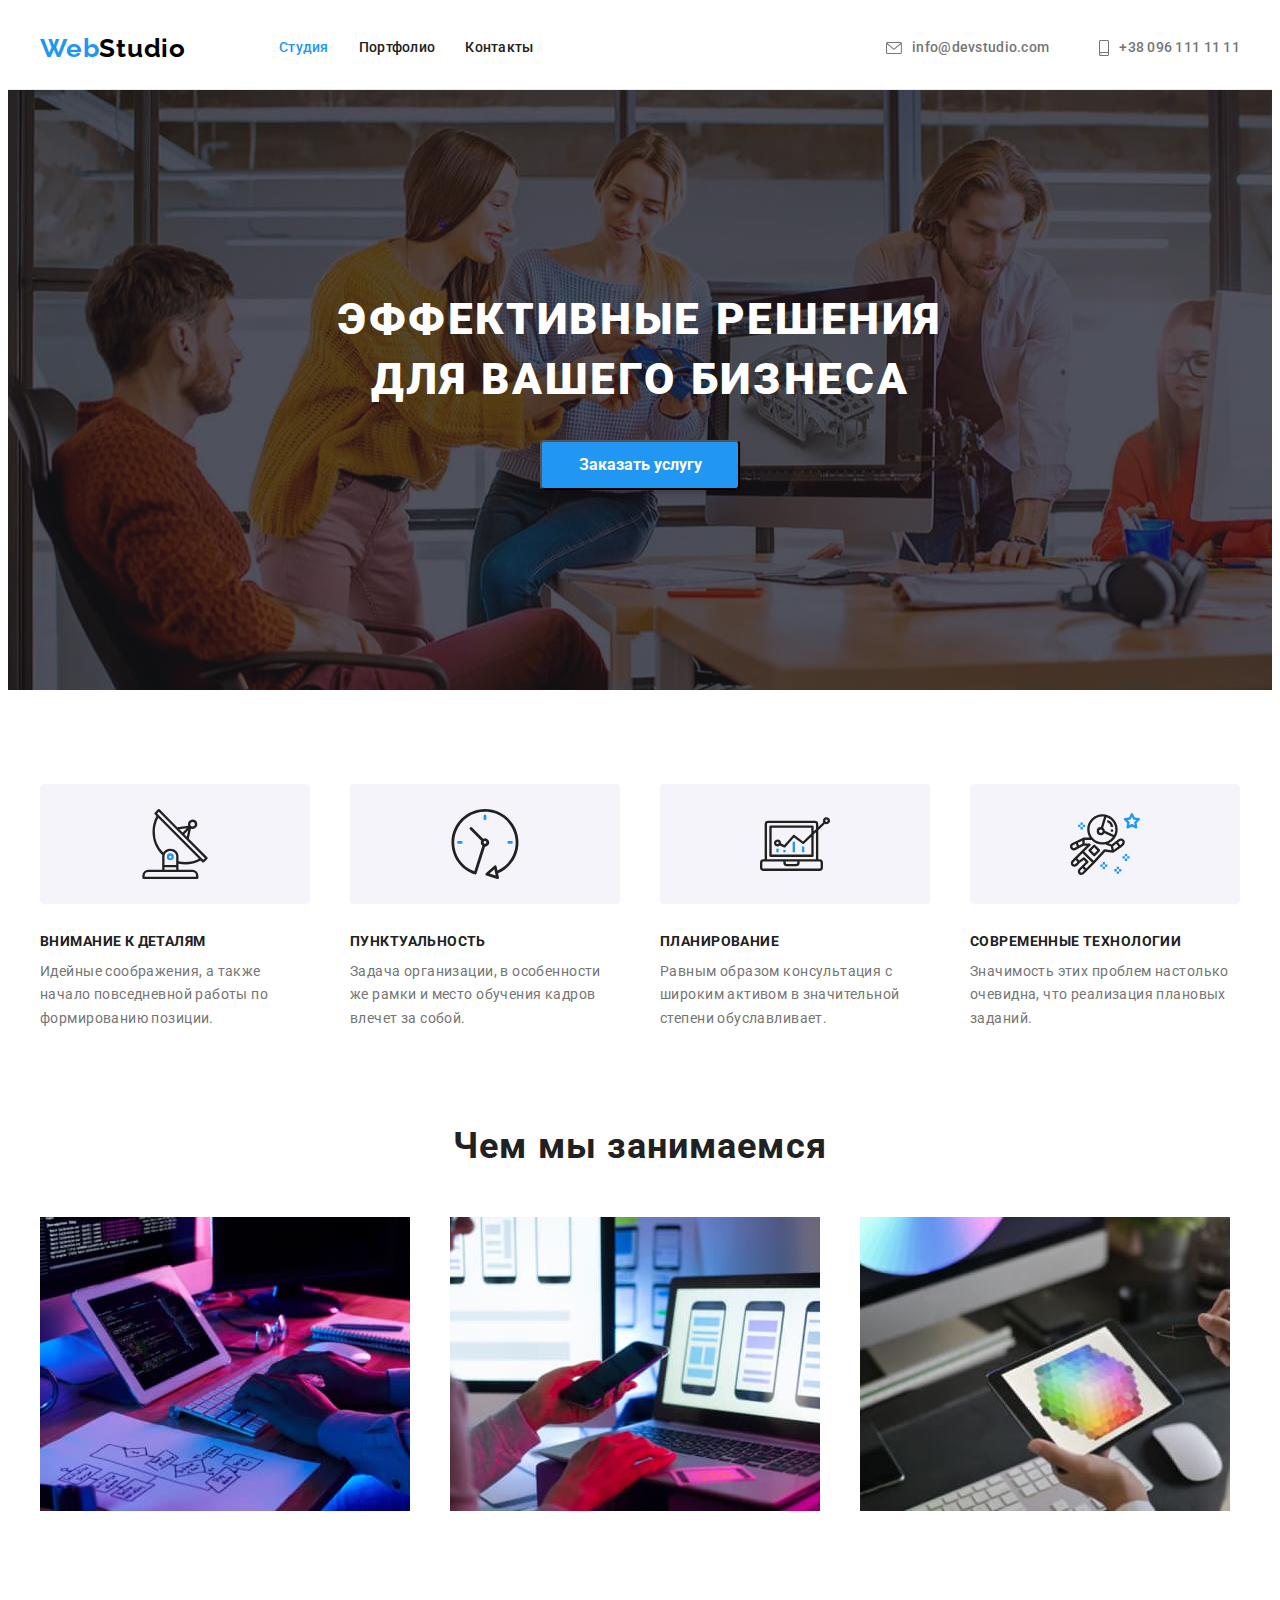
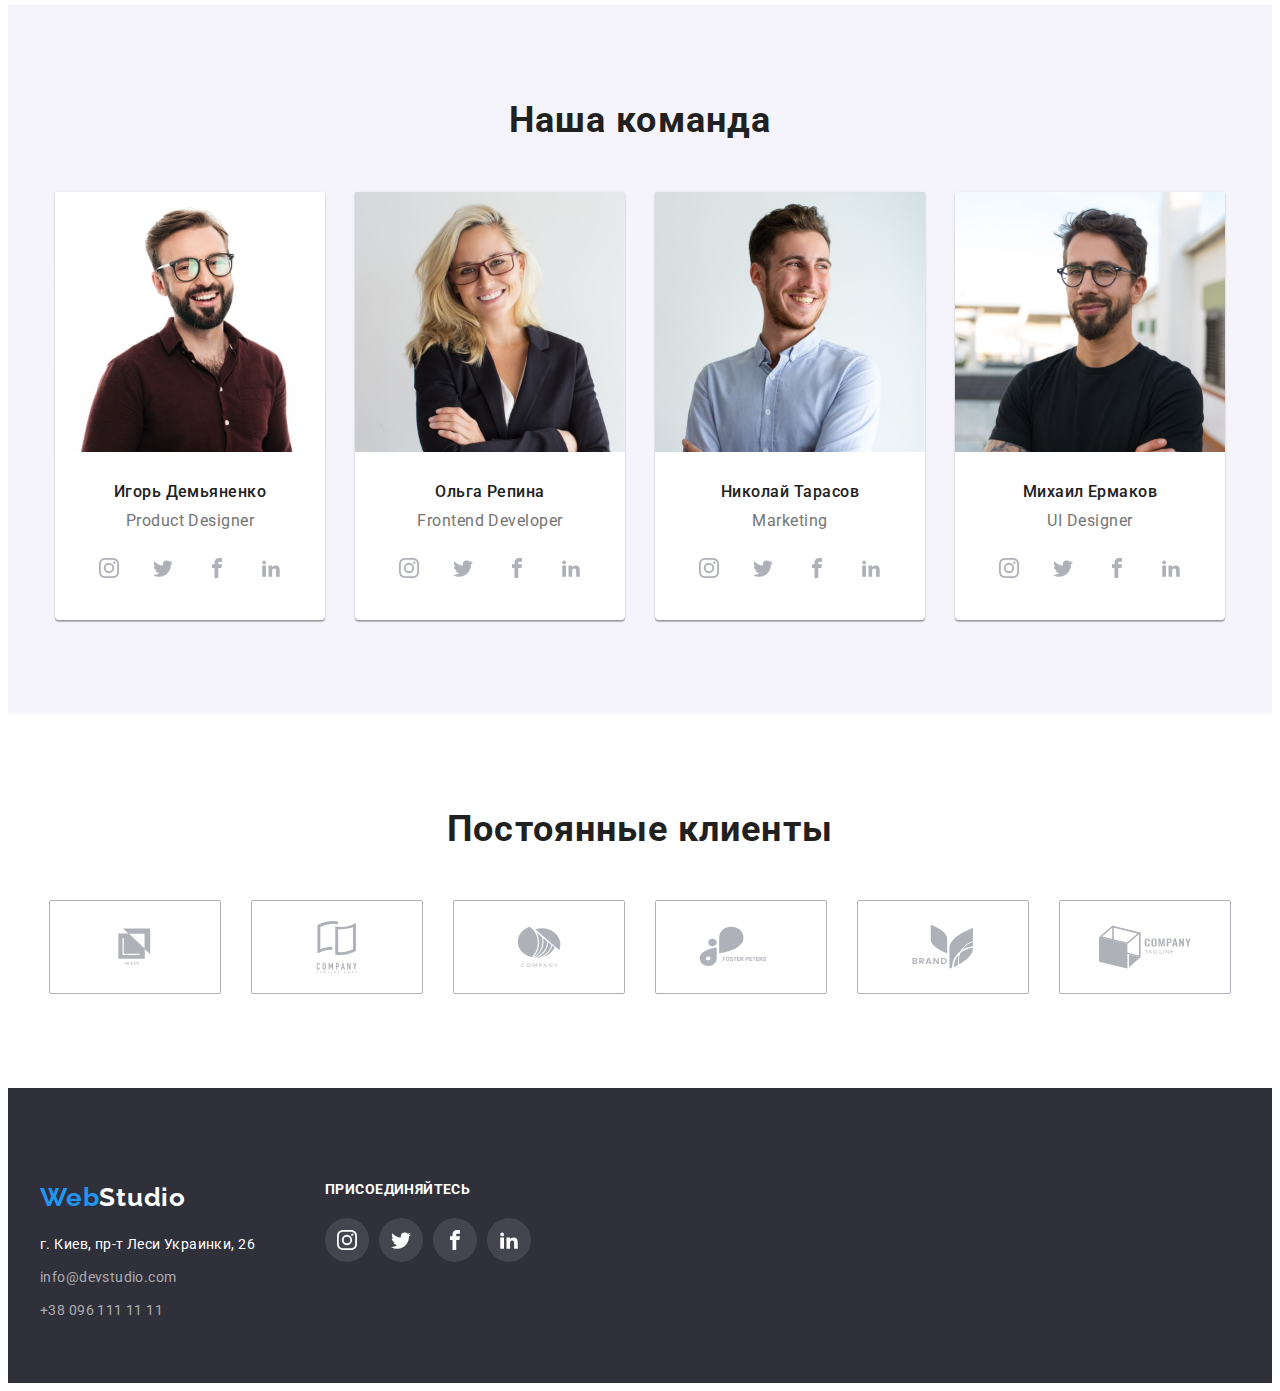
==== commit 9539f223: "Updated styles.css, index.html, portfolio.html" ====
--- a/index.html
+++ b/index.html
@@ -157,7 +157,7 @@
 					<h2 class="team-title">Наша команда</h2>
 					<div id="team-cards">
 						<ul class="team-list">
-							<div class="team-card-one">
+							
 								<li class="team-item">
 									<img
 										src="./images/team-img-1.jpg"
@@ -199,8 +199,8 @@
 										</ul>
 									</div>
 								</li>
-							</div>
-							<div class="team-card-two">
+							
+							
 								<li class="team-item">
 									<img
 										src="./images/team-img-2.jpg"
@@ -242,8 +242,6 @@
 										</ul>
 									</div>
 								</li>
-							</div>
-							<div class="team-card-three">
 								<li class="team-item">
 									<img
 										src="./images/team-img-3.jpg"
@@ -285,8 +283,6 @@
 										</ul>
 									</div>
 								</li>
-							</div>
-							<div class="team-card-four">
 								<li class="team-item">
 									<img
 										src="./images/team-img-4.jpg"
@@ -328,7 +324,6 @@
 										</ul>
 									</div>
 								</li>
-							</div>
 						</ul>
 					</div>
 				</div>
--- a/css/styles.css
+++ b/css/styles.css
@@ -196,7 +196,7 @@
 .envelope {
 	display: inline-block;
 	margin-right: 10px;
-	fill: var(--secondary-color);
+	fill: currentColor;
 }
 .envelope:hover,
 .envelope:focus {
@@ -204,7 +204,7 @@
 }
 .smartphone {
 	margin-right: 10px;
-	fill: var(--secondary-color);
+	fill: currentColor;
 }
 .smartphone:hover,
 .smartphone:focus {
@@ -355,11 +355,8 @@
 }
 .team-item {
 	width: 270px;
-	height: 368px;
 	margin: auto;
 	display: inline-block;
-	width: 270px;
-	height: 428px;
 
 	background-color: var(--bcg-color-one);
 
@@ -373,6 +370,7 @@
 }
 .team-person-and-role {
 	padding-top: 30px;
+	padding-bottom: 30px;
 }
 .team-person {
 	font-style: normal;
@@ -503,11 +501,13 @@
 	margin-bottom: auto;
 }
 .contacts-phone {
-	display: inline-block;
+	display: flex;
+	align-items: center;
 	margin: 0;
 }
 .contacts-mail {
-	display: inline-block;
+	display: flex;
+	align-items: center;
 }
 .team-role {
 	margin-bottom: 16px;
@@ -573,10 +573,10 @@
 	height: 92px;
 	border: 1px solid var(--social-media-icon-fill-color);
 	border-radius: 2px;
+	color: var(--social-media-icon-fill-color);
 }
 .customers-icon {
-	fill: var(--social-media-icon-fill-color);
-	position: center;
+	fill: currentColor;
 	margin: 0;
 	width: 100%;
 }
@@ -584,8 +584,10 @@
 .customers-icon:focus {
 	fill: var(--accent-color);
 }
-.customers-link:hover {
-	border: 1px solid var(--accent-color);
+.customers-link:hover,
+.customers-link:focus {
+	color: var(--accent-color);
+	border-color: var(--accent-color);
 }
 footer {
 	display: flex;
